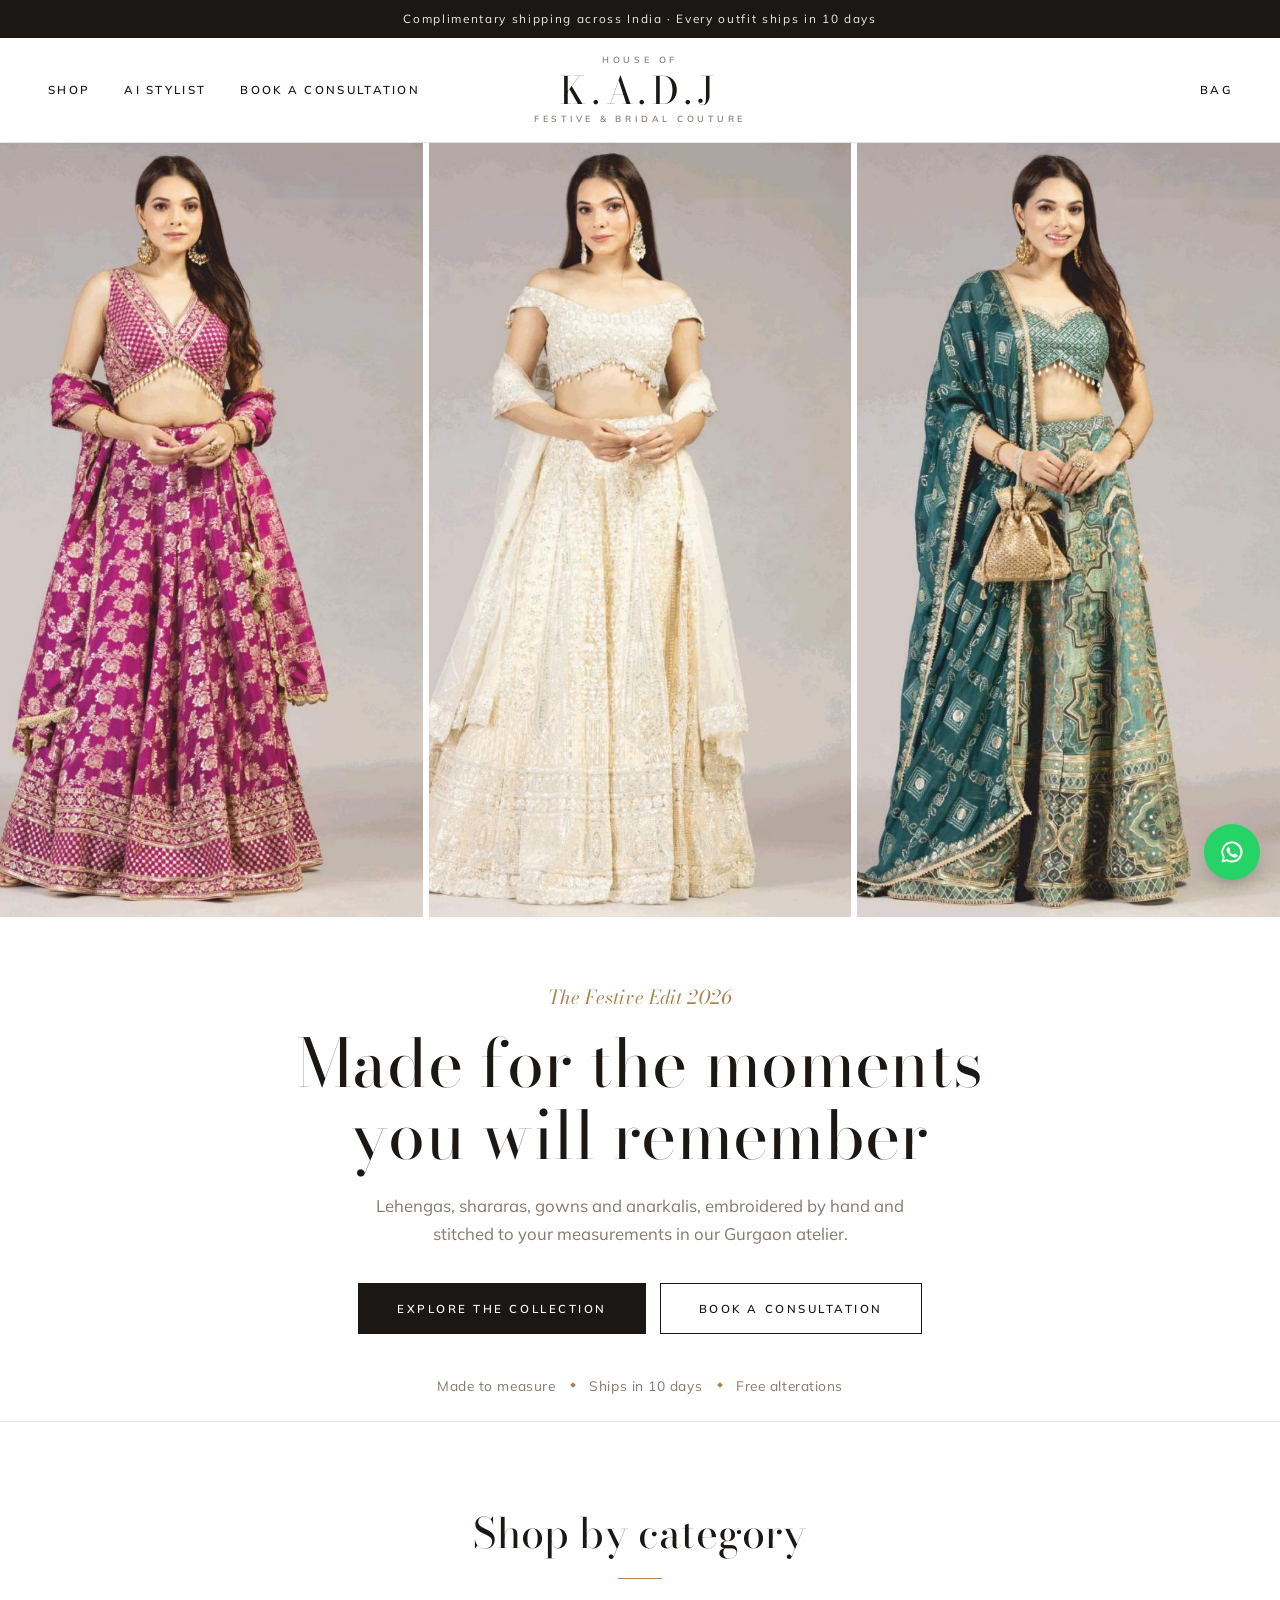
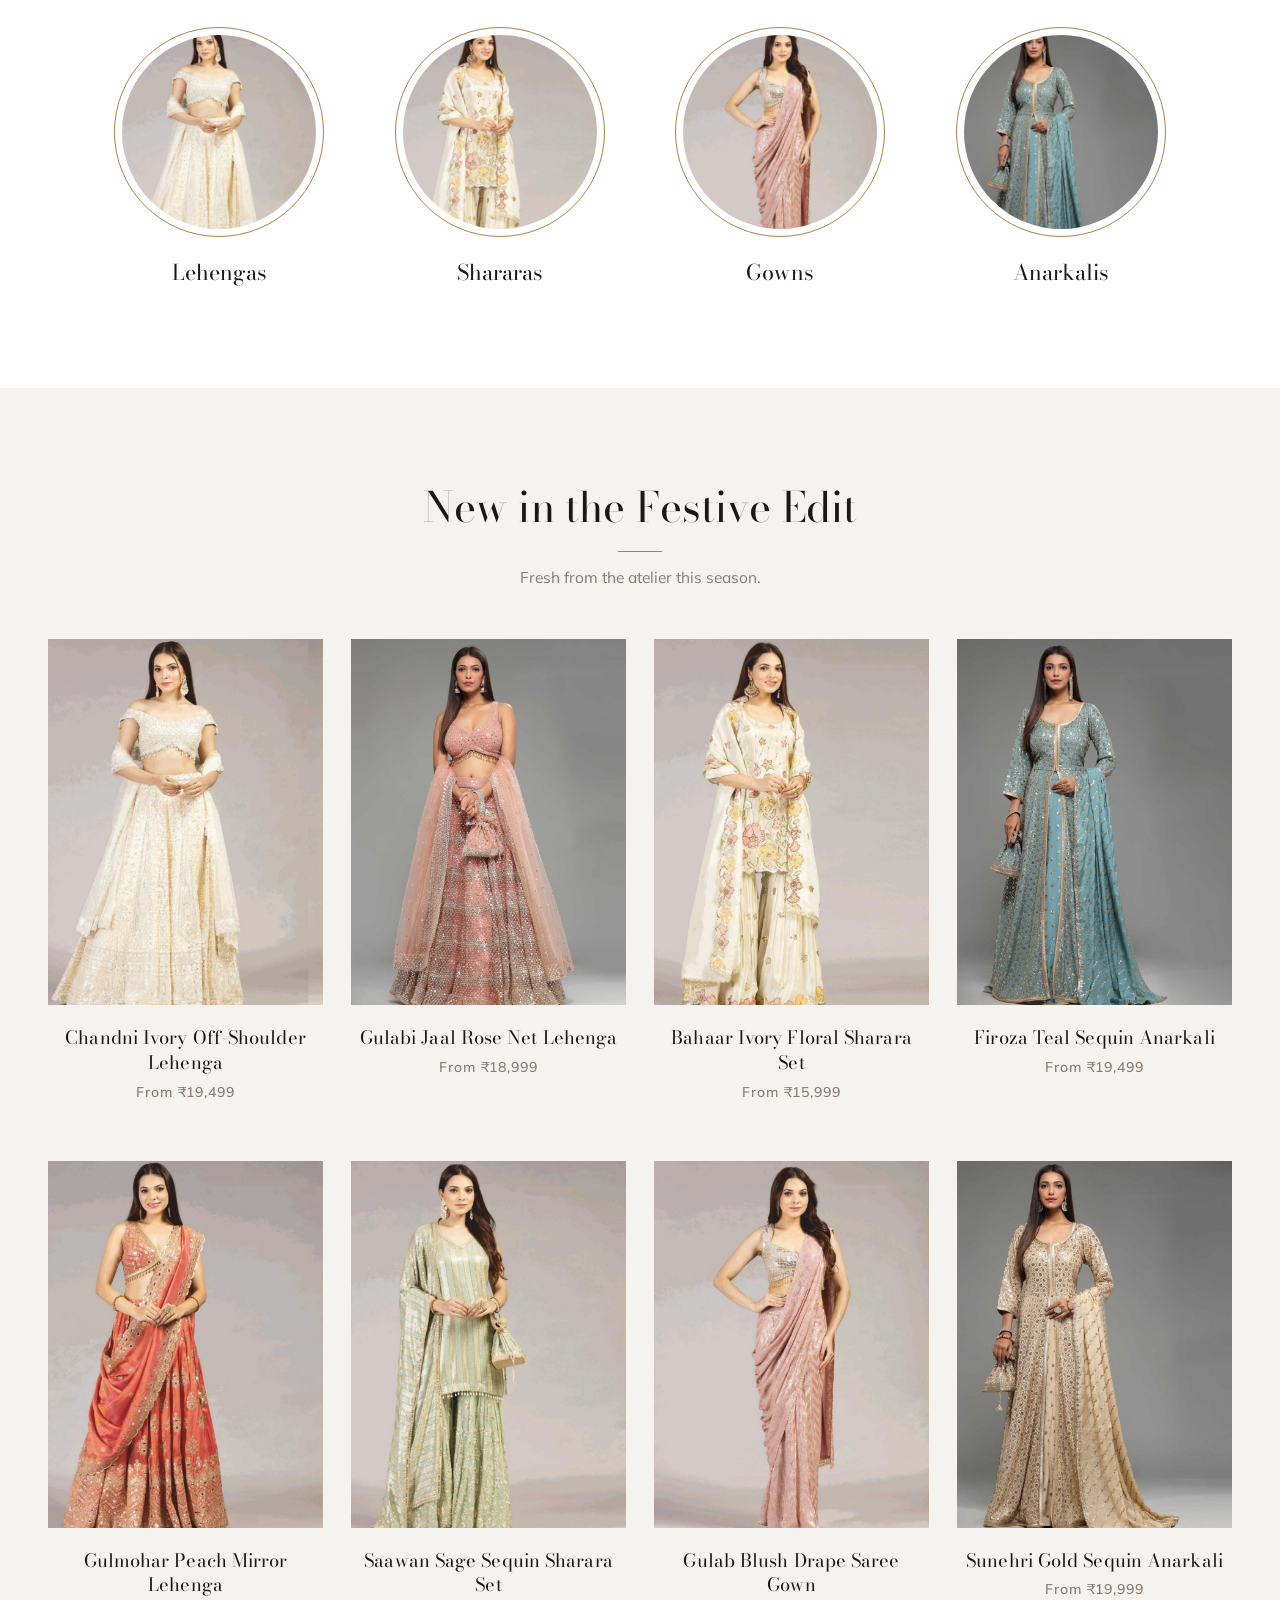
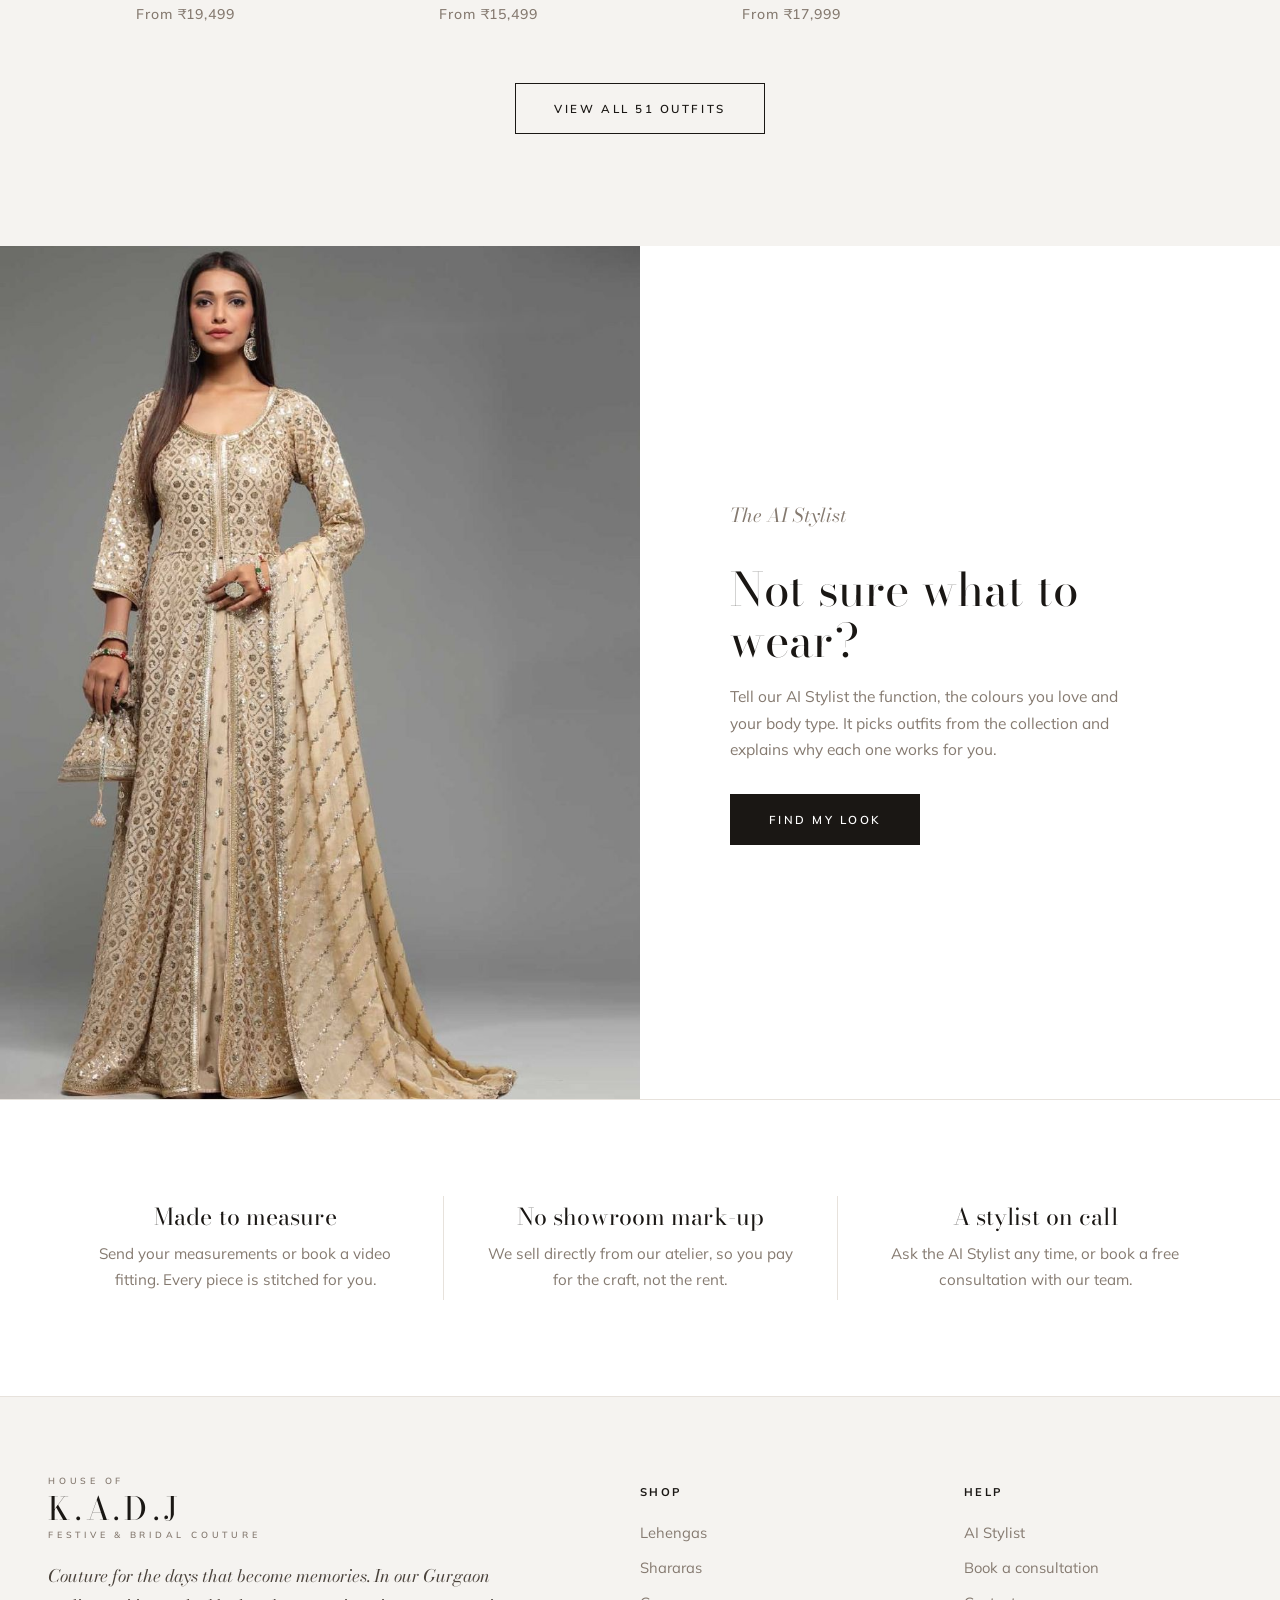
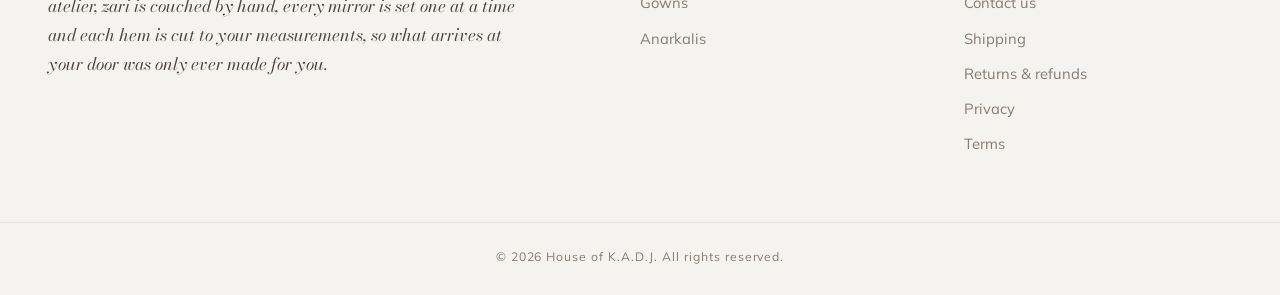
==== index.html @ a13923ad "Connect WhatsApp for Contact us Co-Authored-By: Claude Opus 5.5 <noreply@anthropic.com> Claude-Sessi" ====
<!doctype html><html lang="en"><head><meta charset="utf-8"><meta name="viewport" content="width=device-width,initial-scale=1"><link rel="preconnect" href="https://fonts.googleapis.com"><link href="https://fonts.googleapis.com/css2?family=Bodoni+Moda:ital,opsz,wght@0,6..96,400..800;1,6..96,400..700&family=Mulish:wght@400;500;600;700&display=swap" rel="stylesheet"><link rel="stylesheet" href="assets/style.css?v=21"><link rel="icon" href="data:image/svg+xml,<svg xmlns=%22http://www.w3.org/2000/svg%22 viewBox=%220 0 100 100%22><text y=%22.9em%22 font-size=%2290%22>🪷</text></svg>"><title>House of K.A.D.J · Festive & Bridal Couture</title><meta name="description" content="Handcrafted festive and bridal lehengas, shararas, gowns and anarkalis, made to measure and shipped across India — with an AI Stylist to help you choose."><link rel="canonical" href="https://www.houseofkadj.com/"><meta property="og:type" content="website"><meta property="og:site_name" content="House of K.A.D.J"><meta property="og:title" content="House of K.A.D.J · Festive & Bridal Couture"><meta property="og:description" content="Handcrafted festive and bridal lehengas, shararas, gowns and anarkalis, made to measure and shipped across India — with an AI Stylist to help you choose."><meta property="og:url" content="https://www.houseofkadj.com/"><meta property="og:image" content="https://www.houseofkadj.com/assets/og/og-image.png"><meta property="og:image:width" content="1200"><meta property="og:image:height" content="630"><meta name="twitter:card" content="summary_large_image"><meta name="theme-color" content="#ffffff"></head>
<body data-page="home">
<section class="hero-ed">
  <div class="tri">
    <a href="product.html?id=K04"><img src="assets/img/k/k04-1.jpg" alt="Rani Mahal Magenta Banarasi Lehenga"></a>
    <a href="product.html?id=K06"><img src="assets/img/k/k06-1.jpg" alt="Chandni Ivory Off-Shoulder Lehenga"></a>
    <a href="product.html?id=K02"><img src="assets/img/k/k02-1.jpg" alt="Neelkanth Teal Print Lehenga"></a>
  </div>
  <div class="hero-cap">
    <p class="hero-kicker">The Festive Edit 2026</p>
    <h1>Made for the moments you will remember</h1>
    <p class="lead">Lehengas, shararas, gowns and anarkalis, embroidered by hand and stitched to your measurements in our Gurgaon atelier.</p>
    <div class="hero-actions"><a class="btn" href="shop.html">Explore the collection</a><a class="btn line" href="consult.html">Book a consultation</a></div>
    <ul class="promise"><li>Made to measure</li><li>Ships in 10 days</li><li>Free alterations</li></ul>
  </div>
</section>

<section class="circles-band" id="cats-section"><div class="wrap">
  <h2 class="sec-title tight">Shop by category</h2>
  <div class="circles">
    <a class="circle" href="shop.html?cat=Lehenga"><span class="ring"><img src="assets/img/k/k06-1.jpg" alt=""></span><b>Lehengas</b></a>
    <a class="circle" href="shop.html?cat=Sharara"><span class="ring"><img src="assets/img/k/k21-1.jpg" alt=""></span><b>Shararas</b></a>
    <a class="circle" href="shop.html?cat=Gown"><span class="ring"><img src="assets/img/k/k31-1.jpg" alt=""></span><b>Gowns</b></a>
    <a class="circle" href="shop.html?cat=Anarkali"><span class="ring"><img src="assets/img/k/k44-1.jpg" alt=""></span><b>Anarkalis</b></a>
  </div>
</div></section>

<section class="edit"><div class="wrap">
  <h2 class="sec-title">New in the Festive Edit</h2>
  <p class="sec-sub">Fresh from the atelier this season.</p>
  <div class="grid" id="featured"></div>
  <p id="view-all" class="center"><a class="btn line" href="shop.html">View all 51 outfits</a></p>
</div></section>

<section class="feature">
  <div class="ph" style="background-image:url(assets/img/k/k47-1.jpg)" role="img" aria-label="Sunehri Gold Sequin Anarkali"></div>
  <div class="txt">
    <p class="hero-kicker">The AI Stylist</p>
    <h2>Not sure what to wear?</h2>
    <p>Tell our AI Stylist the function, the colours you love and your body type. It picks outfits from the collection and explains why each one works for you.</p>
    <a class="btn" href="stylist.html">Find my look</a>
  </div>
</section>

<section class="values-band"><div class="wrap">
  <div class="values">
    <div><h3>Made to measure</h3><p>Send your measurements or book a video fitting. Every piece is stitched for you.</p></div>
    <div><h3>No showroom mark-up</h3><p>We sell directly from our atelier, so you pay for the craft, not the rent.</p></div>
    <div><h3>A stylist on call</h3><p>Ask the AI Stylist any time, or book a free consultation with our team.</p></div>
  </div>
</div></section>
<script src="assets/products.js?v=21"></script><script src="assets/app.js?v=21"></script></body></html>
---- assets/style.css ----
:root{
  --maroon:#7a1426;--maroon-d:#5a0e1c;--gold:#c9a24a;--gold-l:#e9d7a8;
  --ivory:#fbf7f0;--cream:#f4ecdf;--ink:#2b1a1d;--muted:#7b6a66;--line:#e6dccb;--white:#fff;
  --serif:"Cormorant Garamond",Georgia,serif;--sans:"Jost",system-ui,sans-serif;
}
*{box-sizing:border-box}
html{scroll-behavior:smooth}
body{margin:0;background:var(--ivory);color:var(--ink);font-family:var(--sans);font-size:16px;line-height:1.6}
a{color:var(--maroon)}
img,svg{display:block;max-width:100%}
.wrap{max-width:1180px;margin:0 auto;padding:0 20px}
h1,h2,h3{font-family:var(--serif);font-weight:600;line-height:1.15;margin:0 0 .4em}
h1{font-size:clamp(2.2rem,5vw,3.6rem)}h2{font-size:clamp(1.7rem,3.5vw,2.4rem)}

/* header */
.announce{background:var(--maroon);color:var(--gold-l);text-align:center;font-size:.8rem;letter-spacing:.06em;padding:7px 12px}
.site-header{position:sticky;top:0;z-index:20;background:rgba(251,247,240,.94);backdrop-filter:blur(8px);border-bottom:1px solid var(--line)}
.nav{display:flex;align-items:center;gap:24px;height:72px}
.logo{font-family:var(--serif);font-size:1.9rem;font-weight:700;color:var(--maroon);text-decoration:none;letter-spacing:.04em;line-height:1;display:flex;flex-direction:column}
.logo small{font-family:var(--sans);font-size:.6rem;letter-spacing:.35em;text-transform:uppercase;color:var(--gold);font-weight:500;margin-top:3px}
.logo.light{color:var(--gold-l)}
.links{display:flex;gap:26px;margin-left:auto}
.links a,.cart-link{text-decoration:none;color:var(--ink);font-size:.92rem;letter-spacing:.04em}
.links a:hover,.links a.active{color:var(--maroon)}
.links a.active{border-bottom:1px solid var(--gold)}
.cart-link{border:1px solid var(--maroon);color:var(--maroon);padding:7px 14px;border-radius:999px;display:flex;gap:6px;align-items:center}
#cart-count{background:var(--maroon);color:#fff;border-radius:999px;font-size:.72rem;min-width:20px;height:20px;display:inline-grid;place-items:center;padding:0 5px}
.menu-btn{display:none;background:none;border:0;font-size:1.5rem;color:var(--maroon);cursor:pointer}

/* buttons */
.btn{display:inline-block;background:var(--maroon);color:#fff;border:1px solid var(--maroon);padding:13px 28px;border-radius:2px;font:500 .9rem var(--sans);letter-spacing:.1em;text-transform:uppercase;text-decoration:none;cursor:pointer;transition:.2s}
.btn:hover{background:var(--maroon-d)}
.btn.ghost{background:transparent;color:var(--maroon)}
.btn.ghost:hover{background:var(--maroon);color:#fff}
.btn.gold{background:var(--gold);border-color:var(--gold);color:var(--ink)}
.btn.full{width:100%}
.link{background:none;border:0;color:var(--maroon);text-decoration:underline;cursor:pointer;font:inherit}

/* hero */
.hero{background:radial-gradient(circle at 80% 30%,#f6e5c4 0,transparent 55%),var(--cream);overflow:hidden}
.hero .wrap{display:grid;grid-template-columns:1.1fr .9fr;gap:40px;align-items:center;padding-top:60px;padding-bottom:60px}
.eyebrow{text-transform:uppercase;letter-spacing:.3em;font-size:.75rem;color:var(--gold);font-weight:500}
.hero p.lead{font-size:1.1rem;color:var(--muted);max-width:480px}
.hero-actions{display:flex;gap:12px;flex-wrap:wrap;margin-top:24px}
#hero-art{width:100%;max-width:380px;margin:0 auto;border:1px solid var(--gold-l);padding:14px;background:#fff;box-shadow:0 30px 60px -30px rgba(122,20,38,.35);transform:rotate(1.5deg)}
.trust{display:flex;gap:28px;flex-wrap:wrap;margin-top:30px;font-size:.85rem;color:var(--muted)}
.trust b{display:block;font-family:var(--serif);font-size:1.5rem;color:var(--maroon)}

section{padding:64px 0}
.sec-head{text-align:center;margin-bottom:36px}
.sec-head p{color:var(--muted);margin:0}
.divider{width:60px;height:1px;background:var(--gold);margin:12px auto}

/* categories */
.cats{display:grid;grid-template-columns:repeat(4,1fr);gap:16px}
.cat-tile{position:relative;aspect-ratio:3/4;border-radius:2px;overflow:hidden;text-decoration:none;color:#fff;display:flex;align-items:flex-end;padding:18px;background:var(--maroon)}
.cat-tile::before{content:"";position:absolute;inset:0;background:var(--g)}
.cat-tile::after{content:"";position:absolute;inset:10px;border:1px solid rgba(233,215,168,.5)}
.cat-tile span{position:relative;font-family:var(--serif);font-size:1.6rem;z-index:1}
.cat-tile small{display:block;font-family:var(--sans);font-size:.75rem;letter-spacing:.2em;text-transform:uppercase;opacity:.85}

/* AI banner */
.ai-band{background:var(--maroon);color:var(--gold-l)}
.ai-band .wrap{display:grid;grid-template-columns:1fr auto;gap:30px;align-items:center}
.ai-band h2{color:#fff}
.ai-band p{max-width:620px;opacity:.9}

/* cards */
.grid{display:grid;grid-template-columns:repeat(auto-fill,minmax(230px,1fr));gap:22px}
.card{text-decoration:none;color:inherit;background:#fff;border:1px solid var(--line);transition:.25s}
.card:hover{transform:translateY(-4px);box-shadow:0 18px 36px -22px rgba(122,20,38,.45)}
.card-img{border-bottom:1px solid var(--line)}
.card-body{padding:14px 16px 18px}
.card h3{font-size:1.25rem;margin:2px 0}
.cat{font-size:.7rem;letter-spacing:.2em;text-transform:uppercase;color:var(--gold)}
.price{margin:0;font-weight:500;color:var(--maroon)}

/* values */
.values{display:grid;grid-template-columns:repeat(3,1fr);gap:24px;text-align:center}
.values>div{padding:24px;border:1px solid var(--line);background:#fff}
.values .ic{font-size:1.6rem;color:var(--gold)}
.values h3{font-size:1.3rem}
.values p{color:var(--muted);margin:0;font-size:.93rem}

/* shop */
.page-head{background:var(--cream);padding:40px 0 30px;text-align:center;border-bottom:1px solid var(--line)}
.page-head p{color:var(--muted);margin:0}
.shop{display:grid;grid-template-columns:240px 1fr;gap:32px;padding:36px 0 70px}
.filters h4{font-family:var(--serif);font-size:1.15rem;margin:22px 0 10px}
.filters h4:first-child{margin-top:0}
#f-cat{display:flex;flex-direction:column;gap:4px}
#f-cat button{background:none;border:0;text-align:left;padding:6px 0;font:inherit;color:var(--muted);cursor:pointer}
#f-cat button.on{color:var(--maroon);font-weight:500}
#f-family{display:flex;flex-wrap:wrap;gap:8px}
.swatch{width:28px;height:28px;border-radius:50%;border:2px solid #fff;box-shadow:0 0 0 1px var(--line);cursor:pointer}
.swatch.on{box-shadow:0 0 0 2px var(--maroon)}
select,input,textarea{width:100%;font:inherit;padding:11px 12px;border:1px solid var(--line);background:#fff;border-radius:2px;color:var(--ink)}
select:focus,input:focus,textarea:focus{outline:2px solid var(--gold-l);border-color:var(--gold)}
input[type=range]{padding:0;accent-color:var(--maroon)}
#max-label{font-size:.85rem;color:var(--muted)}
.toolbar{display:flex;justify-content:space-between;align-items:center;margin-bottom:18px;gap:12px}
.toolbar select{width:auto}
#count{color:var(--muted);font-size:.9rem}
.empty{grid-column:1/-1;text-align:center;color:var(--muted);padding:40px}

/* product */
.pd{display:grid;grid-template-columns:1fr 1fr;gap:48px;padding:40px 0}
.pd-img{border:1px solid var(--line);background:#fff;padding:12px;align-self:start;position:sticky;top:96px}
.crumb{font-size:.85rem;text-decoration:none;color:var(--muted)}
.pd-price{font-size:1.6rem;color:var(--maroon);font-family:var(--serif);font-weight:600;margin:0 0 10px}
.pd-price span{font-family:var(--sans);font-size:.8rem;color:var(--muted);font-weight:400}
dl{display:grid;grid-template-columns:120px 1fr;gap:6px 12px;border-top:1px solid var(--line);border-bottom:1px solid var(--line);padding:14px 0;font-size:.93rem}
dt{color:var(--muted)}dd{margin:0}
.lbl{display:block;font-size:.78rem;letter-spacing:.15em;text-transform:uppercase;color:var(--muted);margin:16px 0 8px}
.sizes{display:flex;flex-wrap:wrap;gap:8px}
.sizes button{min-width:52px;padding:9px 12px;border:1px solid var(--line);background:#fff;cursor:pointer;font:inherit}
.sizes button.on{border-color:var(--maroon);background:var(--maroon);color:#fff}
.qty-row{display:flex;align-items:center;gap:12px}.qty-row .lbl{margin:16px 0}.qty-row input{width:80px}
.pd-actions{display:flex;gap:12px;margin-top:20px;flex-wrap:wrap}
.note{font-size:.9rem;color:var(--muted)}

/* cart */
#cart{display:grid;grid-template-columns:1fr 380px;gap:36px;padding:36px 0 70px;align-items:start}
.cart-items{display:flex;flex-direction:column;gap:14px}
.ci{display:grid;grid-template-columns:90px 1fr auto auto;gap:16px;align-items:center;background:#fff;border:1px solid var(--line);padding:12px}
.ci-info{display:flex;flex-direction:column;font-size:.9rem;color:var(--muted)}
.ci-info a{text-decoration:none;color:var(--ink)}
.ci-qty{display:flex;align-items:center;gap:10px}
.ci-qty button{width:30px;height:30px;border:1px solid var(--line);background:var(--ivory);cursor:pointer;font-size:1rem}
.checkout{background:#fff;border:1px solid var(--line);padding:24px;display:flex;flex-direction:column;gap:10px;position:sticky;top:96px}
.checkout h2{font-size:1.7rem}
.sum{display:flex;justify-content:space-between;font-size:.95rem}
.sum.total{font-weight:600;font-size:1.1rem;border-top:1px solid var(--line);padding-top:8px;margin-bottom:8px}
.two{display:grid;grid-template-columns:1fr 1fr;gap:10px}
.pay{display:flex;flex-direction:column;gap:6px;font-size:.92rem}
.pay input{width:auto;margin-right:6px}
.checkout small{color:var(--muted);font-size:.78rem}
.err{color:#b3261e;font-size:.88rem;margin:0;min-height:1em}
.empty-cart{grid-column:1/-1;text-align:center;padding:60px 20px;background:#fff;border:1px solid var(--line)}
.empty-cart .btn{margin:6px}
.tick{width:64px;height:64px;border-radius:50%;background:var(--maroon);color:#fff;font-size:2rem;display:grid;place-items:center;margin:0 auto 16px}

/* consult & stylist */
.form-card{max-width:720px;margin:40px auto 70px;background:#fff;border:1px solid var(--line);padding:32px}
.form-card .row{display:grid;grid-template-columns:1fr 1fr;gap:14px;margin-bottom:4px}
.form-card label.lbl{margin-top:14px}
.radio-row{display:flex;gap:10px;flex-wrap:wrap}
.radio-row label{flex:1;min-width:140px;border:1px solid var(--line);padding:12px;cursor:pointer;display:flex;gap:8px;align-items:center}
.radio-row input{width:auto}
.radio-row label:has(input:checked){border-color:var(--maroon);background:#fbf1f2}
.chips{display:flex;flex-wrap:wrap;gap:8px}
.chip input{display:none}
.chip span{display:inline-flex;align-items:center;gap:6px;border:1px solid var(--line);padding:6px 12px;border-radius:999px;cursor:pointer;font-size:.88rem}
.chip span::before{content:"";width:12px;height:12px;border-radius:50%;background:var(--sw);border:1px solid rgba(0,0,0,.1)}
.chip input:checked+span{border-color:var(--maroon);background:#fbf1f2;color:var(--maroon)}
.form-card .btn{margin-top:22px}

.stylist-wrap{display:grid;grid-template-columns:400px 1fr;gap:30px;padding:36px 0 70px;align-items:start}
.stylist-wrap .form-card{margin:0;padding:24px}
#stylist-out{background:#fff;border:1px solid var(--line);display:flex;flex-direction:column;min-height:520px}
.out-empty{padding:60px 30px;text-align:center;color:var(--muted)}
.out-empty .big{font-size:2.6rem;color:var(--gold)}
#chat{flex:1;overflow:auto;padding:22px;display:flex;flex-direction:column;gap:14px;max-height:70vh}
.msg p{margin:0}
.msg.me{align-self:flex-end;background:var(--maroon);color:#fff;padding:10px 14px;border-radius:14px 14px 2px 14px;max-width:80%}
.msg.ai{align-self:flex-start;background:var(--cream);padding:14px 16px;border-radius:14px 14px 14px 2px;max-width:95%}
.typing span{animation:blink 1.2s infinite}.typing span:nth-child(2){animation-delay:.2s}.typing span:nth-child(3){animation-delay:.4s}
@keyframes blink{50%{opacity:0}}
.picks{display:grid;grid-template-columns:repeat(auto-fill,minmax(140px,1fr));gap:10px;margin-top:12px}
.pick{background:#fff;border:1px solid var(--line);text-decoration:none;color:var(--ink);padding:8px;display:flex;flex-direction:column;font-size:.85rem}
.pick strong{font-family:var(--serif);font-size:1.05rem;line-height:1.2;margin-top:6px}
.pick span{color:var(--maroon)}
.pick em{color:var(--muted);font-size:.75rem;font-style:normal}
.src{display:block;margin-top:8px;color:var(--muted);font-size:.75rem}
#followup{display:flex;gap:8px;border-top:1px solid var(--line);padding:12px}
#followup .btn{padding:10px 18px}

/* footer */
.site-footer{background:var(--ink);color:#cbbfb5;padding:50px 0 20px;font-size:.9rem}
.foot{display:grid;grid-template-columns:2fr 1fr 1fr;gap:30px}
.foot h4{color:var(--gold-l);font-family:var(--serif);font-size:1.15rem;margin:0 0 10px}
.foot a,.foot span{display:block;color:#cbbfb5;text-decoration:none;margin-bottom:6px}
.foot a:hover{color:#fff}
.copy{text-align:center;margin:30px 0 0;font-size:.8rem;opacity:.7}

#toast{position:fixed;left:50%;bottom:24px;transform:translate(-50%,40px);background:var(--ink);color:#fff;padding:12px 20px;border-radius:4px;opacity:0;transition:.3s;z-index:99;font-size:.9rem;max-width:90vw;text-align:center}
#toast.show{opacity:1;transform:translate(-50%,0)}

/* responsive */
@media (max-width:900px){
  .hero .wrap,.pd,#cart,.stylist-wrap,.shop{grid-template-columns:1fr}
  .cats{grid-template-columns:repeat(2,1fr)}
  .values,.foot{grid-template-columns:1fr}
  .ai-band .wrap{grid-template-columns:1fr}
  .pd-img,.checkout{position:static}
  .menu-btn{display:block}
  .links{display:none;position:absolute;top:72px;left:0;right:0;background:var(--ivory);flex-direction:column;padding:16px 20px;gap:14px;border-bottom:1px solid var(--line)}
  .nav-open .links{display:flex}
  .logo{margin-right:auto}
}
@media (max-width:560px){
  section{padding:44px 0}
  .ci{grid-template-columns:70px 1fr;}
  .ci-qty,.ci-total{grid-column:2}
  .form-card{padding:20px;margin:24px 16px 50px}
  .form-card .row,.two{grid-template-columns:1fr}
  .grid{grid-template-columns:repeat(2,1fr);gap:12px}
  .card h3{font-size:1.05rem}
  #hero-art{max-width:260px;justify-self:center}
}

/* Editorial product cards (photo-first, centred text) */
.grid{grid-template-columns:repeat(auto-fill,minmax(260px,1fr));gap:40px 28px}
.card{background:none;border:0;text-align:center}
.card:hover{transform:none;box-shadow:none}
.card-img{border:0;aspect-ratio:3/4;overflow:hidden;background:var(--cream)}
.card-img img,.card-img svg{width:100%;height:100%;object-fit:cover;transition:transform .6s ease}
.card:hover .card-img img,.card:hover .card-img svg{transform:scale(1.04)}
.card-body{padding:18px 6px 0}
.card h3{font-family:var(--sans);font-weight:400;font-size:1.25rem;line-height:1.35;color:var(--ink)}
.card .cat{display:none}
.card .price{font-weight:400;color:var(--muted);font-size:1.05rem;margin-top:6px}
.pd-img img,.ci-img img,.pick img{width:100%;aspect-ratio:3/4;object-fit:cover}
@media (max-width:560px){.grid{grid-template-columns:repeat(2,1fr);gap:28px 12px}.card h3{font-size:1rem}.card .price{font-size:.9rem}}

#hero-art img{width:100%;aspect-ratio:3/4;object-fit:cover}
.cat-tile::before{background:var(--g)}

/* House of K.A.D.J logo */
.logo{font-size:1.65rem;letter-spacing:.02em}
.logo small.top{margin:0 0 3px;font-size:.62rem;letter-spacing:.5em;color:var(--gold)}
@media (max-width:560px){.logo{font-size:1.3rem}.logo small{font-size:.5rem;letter-spacing:.25em}}

/* product gallery thumbnails */
.thumbs{display:flex;gap:8px;margin-top:10px}
.thumbs button{width:72px;padding:0;border:2px solid transparent;background:none;cursor:pointer}
.thumbs button.on{border-color:var(--maroon)}
.thumbs img{width:100%;aspect-ratio:3/4;object-fit:cover;display:block}
.pd-img #pd-main img{width:100%;aspect-ratio:3/4;object-fit:cover}

/* shop page: keep side gutters; compact filters on phones */
.shop{padding-left:20px;padding-right:20px}
@media (max-width:900px){
  .filters{display:grid;grid-template-columns:1fr 1fr;gap:4px 14px;align-items:start}
  .filters h4{margin:10px 0 6px;font-size:1rem}
  .filters h4:nth-of-type(1),#f-cat{grid-column:1/-1}
  #f-cat{flex-direction:row;flex-wrap:nowrap;overflow-x:auto;gap:8px;padding-bottom:4px;-webkit-overflow-scrolling:touch}
  #f-cat button{flex:0 0 auto;border:1px solid var(--line);border-radius:999px;padding:6px 14px;background:#fff;font-size:.88rem}
  #f-cat button.on{background:var(--maroon);color:#fff;border-color:var(--maroon)}
}

/* photo placeholder (until new photos are uploaded) */
.ph{aspect-ratio:3/4;width:100%;display:flex;flex-direction:column;align-items:center;justify-content:center;gap:10px;
  background:linear-gradient(180deg,#f7f0e6,#ecdfcb);color:var(--maroon)}
.ph-mono{font-family:var(--serif);font-size:2.4rem;font-weight:600;letter-spacing:.08em;border:1px solid var(--gold);border-radius:50%;width:84px;height:84px;display:grid;place-items:center}
.ph-txt{font-size:.72rem;letter-spacing:.25em;text-transform:uppercase;color:var(--muted)}
.ci-img .ph-txt,.pick .ph-txt{display:none}
.ci-img .ph-mono,.pick .ph-mono{width:48px;height:48px;font-size:1.3rem}

/* "launching soon" state */
.soon{grid-column:1/-1;text-align:center;padding:56px 20px;background:#fff;border:1px solid var(--line)}
.soon p{color:var(--muted);max-width:460px;margin:0 auto 20px}
#featured.is-empty{display:block}
.hero-ph{max-width:100%}
.hero-ph .ph-txt{text-align:center;padding:0 12px}
.shop:has(.filters[hidden]){grid-template-columns:1fr}
[hidden]{display:none !important}

/* policy pages */
.policy{max-width:760px;margin:36px auto 70px;background:#fff;border:1px solid var(--line);padding:32px 36px}
.policy h2{font-size:1.45rem;margin:26px 0 8px}
.policy h2:first-child{margin-top:0}
.policy p{color:#4a3a3c}
.policy .updated{color:var(--muted);font-size:.85rem;margin-top:28px}
.pay-note{margin:0;font-size:.9rem;color:var(--muted)}
.checkout small a{color:var(--maroon)}
@media (max-width:560px){.policy{padding:22px 18px;margin:20px 0 50px}}

/* House of K.A.D.J wordmark */
.logo{letter-spacing:.14em}
.logo small.top{letter-spacing:.35em;text-transform:uppercase}
.ph-mono{font-size:1.15rem;letter-spacing:.12em;width:96px;height:96px}
.ci-img .ph-mono,.pick .ph-mono{font-size:.7rem;width:52px;height:52px}

/* =====================================================
   Couture theme: white space, editorial photography,
   ink type and a single thread of antique gold
   ===================================================== */
:root{
  --paper:#ffffff;--stone:#f5f3f0;--ink:#1a1714;--taupe:#857a70;--gold:#a8834a;--line:#e7e2dc;
  --maroon:#1a1714;--maroon-d:#000;--gold-l:#d8c4a0;--ivory:#fff;--cream:#f5f3f0;--muted:#857a70;
  --serif:"Bodoni Moda",Didot,"Bodoni 72",Georgia,serif;--sans:"Mulish",system-ui,sans-serif;
}
body{background:var(--paper);color:var(--ink);font-family:var(--sans);font-size:15.5px;line-height:1.7;-webkit-font-smoothing:antialiased}
a{color:var(--ink)}
h1,h2,h3{font-family:var(--serif);font-weight:400;letter-spacing:.005em;color:var(--ink)}
:focus-visible{outline:1px solid var(--ink);outline-offset:4px}
section{padding:96px 0}
.wrap{max-width:1240px;padding:0 28px}

/* announcement + header */
.announce{background:var(--ink);color:#f1ece6;font-size:.74rem;letter-spacing:.14em;padding:9px 12px}
.site-header{background:rgba(255,255,255,.97);backdrop-filter:blur(6px);border-bottom:1px solid var(--line)}
.nav{display:grid;grid-template-columns:1fr auto 1fr;align-items:center;height:104px;gap:20px}
.links{margin:0;justify-self:start;gap:34px}
.links a,.cart-link{color:var(--ink);font-size:.72rem;letter-spacing:.2em;text-transform:uppercase;font-weight:600}
.links a:hover,.links a.active{color:var(--gold)}
.links a.active{border-bottom:1px solid var(--gold);padding-bottom:3px}
.nav-right{justify-self:end}
.cart-link{border:0;padding:0;border-radius:0;color:var(--ink)}
.cart-link:hover{color:var(--gold)}
#cart-count{background:var(--ink);color:#fff;font-size:.66rem;letter-spacing:0}
.logo,.logo.light{align-items:center;text-align:center;color:var(--ink);font-family:var(--serif);font-weight:400;font-size:2.35rem;letter-spacing:.16em;line-height:1;margin:0}
.logo small,.logo small.top{color:var(--taupe);font-family:var(--sans);font-weight:600;font-size:.56rem;letter-spacing:.42em;text-transform:uppercase;margin:6px 0 0}
.logo small.top{margin:0 0 7px}
.menu-btn{color:var(--ink);justify-self:start}

/* buttons */
.btn,.btn.gold{background:var(--ink);border:1px solid var(--ink);color:#fff;border-radius:0;box-shadow:none;font:600 .72rem var(--sans);letter-spacing:.22em;text-transform:uppercase;padding:17px 38px;transition:background .25s,color .25s}
.btn:hover,.btn.gold:hover{background:#000;border-color:#000}
.btn.ghost,.btn.line{background:transparent;color:var(--ink);border:1px solid var(--ink);box-shadow:none}
.btn.ghost:hover,.btn.line:hover{background:var(--ink);color:#fff}

/* section titles */
.sec-title{text-align:center;font-size:clamp(1.9rem,3.4vw,2.6rem);margin:0 0 12px}
.sec-sub{text-align:center;color:var(--taupe);margin:0 auto 48px;max-width:52ch}
.sec-title::after{content:"";display:block;width:44px;height:1px;background:var(--gold);margin:20px auto 0}
.sec-title.tight{margin-bottom:48px}
.center{text-align:center;margin-top:56px}

/* hero: full-bleed editorial triptych, caption beneath */
.hero-ed{padding:0;background:var(--paper)}
.tri{display:grid;grid-template-columns:1fr 1fr 1fr;gap:6px}
.tri a{display:block;overflow:hidden;background:var(--stone)}
.tri img{width:100%;height:min(86vh,820px);object-fit:cover;object-position:50% 16%;transition:transform 1.2s ease}
.tri a:hover img{transform:scale(1.03)}
.hero-cap{text-align:center;padding:64px 28px 24px;max-width:780px;margin:0 auto}
.hero-kicker{font-family:var(--serif);font-style:italic;font-size:1.2rem;color:var(--gold);margin:0 0 14px}
.hero-cap h1{font-size:clamp(2.4rem,5.2vw,4.3rem);line-height:1.08;margin:0 0 20px}
.hero-cap .lead{color:var(--taupe);font-size:1.05rem;max-width:54ch;margin:0 auto}
.hero-actions{justify-content:center;margin-top:34px;gap:14px;display:flex;flex-wrap:wrap}
.promise{list-style:none;display:flex;justify-content:center;flex-wrap:wrap;gap:8px 34px;padding:0;margin:40px 0 0;color:var(--taupe);font-size:.86rem;letter-spacing:.04em}
.promise li+li{position:relative}
.promise li+li::before{content:"";position:absolute;left:-18px;top:50%;width:4px;height:4px;background:var(--gold);transform:translateY(-50%) rotate(45deg)}
@media (prefers-reduced-motion:no-preference){
  .tri a{animation:veil 1.4s cubic-bezier(.2,.7,.2,1) both}
  .tri a:nth-child(2){animation-delay:.15s}.tri a:nth-child(3){animation-delay:.3s}
  @keyframes veil{from{opacity:0;clip-path:inset(12% 0 0 0)}to{opacity:1;clip-path:inset(0)}}
}

/* category circles */
.circles-band{background:var(--paper);padding:88px 0 96px;border-top:1px solid var(--line)}
.circles{display:flex;justify-content:center;flex-wrap:wrap;gap:clamp(24px,5.5vw,84px)}
.circle{display:flex;flex-direction:column;align-items:center;text-decoration:none;color:var(--ink);width:clamp(132px,18vw,210px)}
.circle .ring{display:block;width:100%;aspect-ratio:1;border-radius:50%;border:1px solid var(--gold);padding:7px;background:none;overflow:hidden;transition:border-color .3s}
.circle img{display:block;width:100%;height:100%;aspect-ratio:1;object-fit:cover;object-position:50% 18%;border-radius:50%;border:0;transition:transform .8s ease}
.circle:hover img{transform:scale(1.06)}
.circle b{font-family:var(--serif);font-weight:400;font-size:1.35rem;margin-top:18px;color:var(--ink)}
.circle:hover b{color:var(--gold)}

/* product grid */
.edit{background:var(--stone)}
.grid{grid-template-columns:repeat(auto-fill,minmax(250px,1fr));gap:56px 28px}
.card{background:none;border:0;text-align:center}
.card-img{aspect-ratio:3/4;overflow:hidden;background:#ebe7e2;border:0;border-radius:0;padding:0}
.card-img img,.card-img svg{width:100%;height:100%;aspect-ratio:auto;object-fit:cover;object-position:50% 14%;border-radius:0;transition:transform .9s ease}
.card:hover .card-img img{transform:scale(1.04)}
.card-body{padding:20px 8px 0}
.card h3{font-family:var(--serif);font-weight:400;font-size:1.15rem;line-height:1.35;color:var(--ink);margin:0 0 6px}
.card .price{font-family:var(--sans);font-weight:500;font-size:.88rem;letter-spacing:.06em;color:var(--taupe)}

/* stylist feature */
.feature{display:grid;grid-template-columns:1fr 1fr;gap:0;align-items:stretch;background:var(--paper);padding:0}
.feature .ph{min-height:560px;background:var(--stone) center 18%/cover no-repeat}
.feature .txt{display:flex;flex-direction:column;justify-content:center;padding:72px clamp(28px,7vw,110px)}
.feature h2{font-size:clamp(2rem,3.6vw,3rem);line-height:1.1;margin:0 0 18px}
.feature p{color:var(--taupe);max-width:44ch;margin:0 0 32px}
.feature .btn{align-self:flex-start}

/* values */
.values-band{background:var(--paper);border-top:1px solid var(--line)}
.values{display:grid;grid-template-columns:repeat(3,1fr);gap:0;border:0;text-align:center}
.values>div{background:none;border:0;padding:8px 36px}
.values>div+div{border-left:1px solid var(--line)}
.values h3{font-size:1.45rem;margin:0 0 10px}
.values p{color:var(--taupe);margin:0;font-size:.95rem}

/* inner pages */
.page-head{background:var(--paper);color:var(--ink);border-bottom:1px solid var(--line);padding:64px 0 52px}
.page-head h1{font-size:clamp(2.2rem,4.6vw,3.4rem);color:var(--ink)}
.page-head p{color:var(--taupe)}
.filters h4{font-family:var(--serif);font-weight:400;font-size:1.15rem}
#f-cat button{font-size:.8rem;letter-spacing:.14em;text-transform:uppercase}
#f-cat button.on{color:var(--ink);font-weight:700}
.swatch.on{box-shadow:0 0 0 2px var(--ink)}
.pd-img{border:0;background:none;padding:0;border-radius:0;top:130px}
.pd-img #pd-main img{border-radius:0;object-position:50% 14%}
.thumbs button.on{border-color:var(--ink)}
.pd-info h1{font-size:clamp(2rem,3.8vw,2.9rem);line-height:1.12;color:var(--ink)}
.pd-price{font-family:var(--sans);font-weight:500;font-size:1.25rem;color:var(--ink);letter-spacing:.03em}
.crumb{font-size:.72rem;letter-spacing:.18em;text-transform:uppercase}
.sizes button{border-color:var(--line);font-size:.85rem}
.sizes button.on{background:var(--ink);border-color:var(--ink);color:#fff}
.lbl{color:var(--taupe)}
input,select,textarea{border-color:var(--line);border-radius:0}
select:focus,input:focus,textarea:focus{outline:1px solid var(--ink);border-color:var(--ink)}
.form-card,.checkout,.ci,.empty-cart,#stylist-out,.policy{border-color:var(--line);box-shadow:none}
.msg.me{background:var(--ink)}
.msg.ai{background:var(--stone)}
.tick{background:var(--ink)}

/* footer */
.site-footer{background:var(--stone);color:var(--ink);border-top:1px solid var(--line);padding:80px 0 28px;font-size:.92rem}
.foot{grid-template-columns:2fr 1fr 1fr;gap:56px}
.site-footer .logo{align-items:flex-start;text-align:left;font-size:2rem}
.foot h4{color:var(--ink);font-family:var(--sans);font-weight:700;font-size:.7rem;letter-spacing:.22em;text-transform:uppercase;margin:6px 0 18px}
.foot a,.foot span{color:var(--taupe);margin-bottom:10px}
.foot a:hover{color:var(--ink)}
.foot-story{font-family:var(--serif);font-style:italic;font-size:1.08rem;line-height:1.7;color:#4a423b;max-width:44ch;margin-top:22px}
.copy{color:var(--taupe);opacity:1;font-size:.76rem;letter-spacing:.08em;border-top:1px solid var(--line);padding-top:24px;margin-top:56px}

@media (max-width:900px){
  section{padding:72px 0}
  .nav{height:84px;grid-template-columns:44px 1fr 44px}
  .links{position:absolute;top:84px;left:0;right:0;background:#fff;flex-direction:column;padding:20px 28px;gap:18px;border-bottom:1px solid var(--line);display:none}
  .nav-open .links{display:flex}
  .logo{font-size:1.75rem;justify-self:center}
  .logo small{font-size:.48rem;letter-spacing:.32em}
  .feature{grid-template-columns:1fr}.feature .ph{min-height:420px}
  .foot{grid-template-columns:1fr 1fr;gap:36px}.foot>div:first-child{grid-column:1/-1}
}
@media (max-width:560px){
  .wrap{padding:0 18px}
  .tri{gap:3px}.tri img{height:62vh}
  .hero-cap{padding:44px 20px 8px}
  .hero-actions .btn{width:100%;text-align:center}
  .circles{display:grid;grid-template-columns:repeat(2,1fr);gap:34px 18px;justify-items:center}
  .circle{width:min(150px,40vw)}
  .grid{grid-template-columns:repeat(2,1fr);gap:36px 12px}
  .card h3{font-size:.98rem}
  .cart-link{font-size:.66rem;letter-spacing:.14em}
}
@media (max-width:560px){
  .announce{letter-spacing:.06em;font-size:.68rem}
  .promise{flex-direction:column;align-items:center;gap:6px}
  .promise li+li::before{display:none}
}

/* values: always one row, headings on a single line */
.values{grid-template-columns:repeat(3,1fr);align-items:start}
.values>div{padding:8px clamp(14px,3vw,36px)}
.values h3{font-size:clamp(1.05rem,2.1vw,1.45rem);white-space:nowrap}
.values p{font-size:clamp(.82rem,1.4vw,.95rem)}
@media (max-width:560px){
  .values{grid-template-columns:1fr}
  .values h3{white-space:normal}
  .values>div+div{border-left:0;border-top:1px solid var(--line);padding-top:26px;margin-top:26px}
}
.wa-float{position:fixed;right:20px;bottom:20px;z-index:50;width:56px;height:56px;border-radius:50%;background:#25d366;display:grid;place-items:center;box-shadow:0 10px 24px -8px rgba(0,0,0,.35)}
.wa-float:hover{background:#1ebe5b}
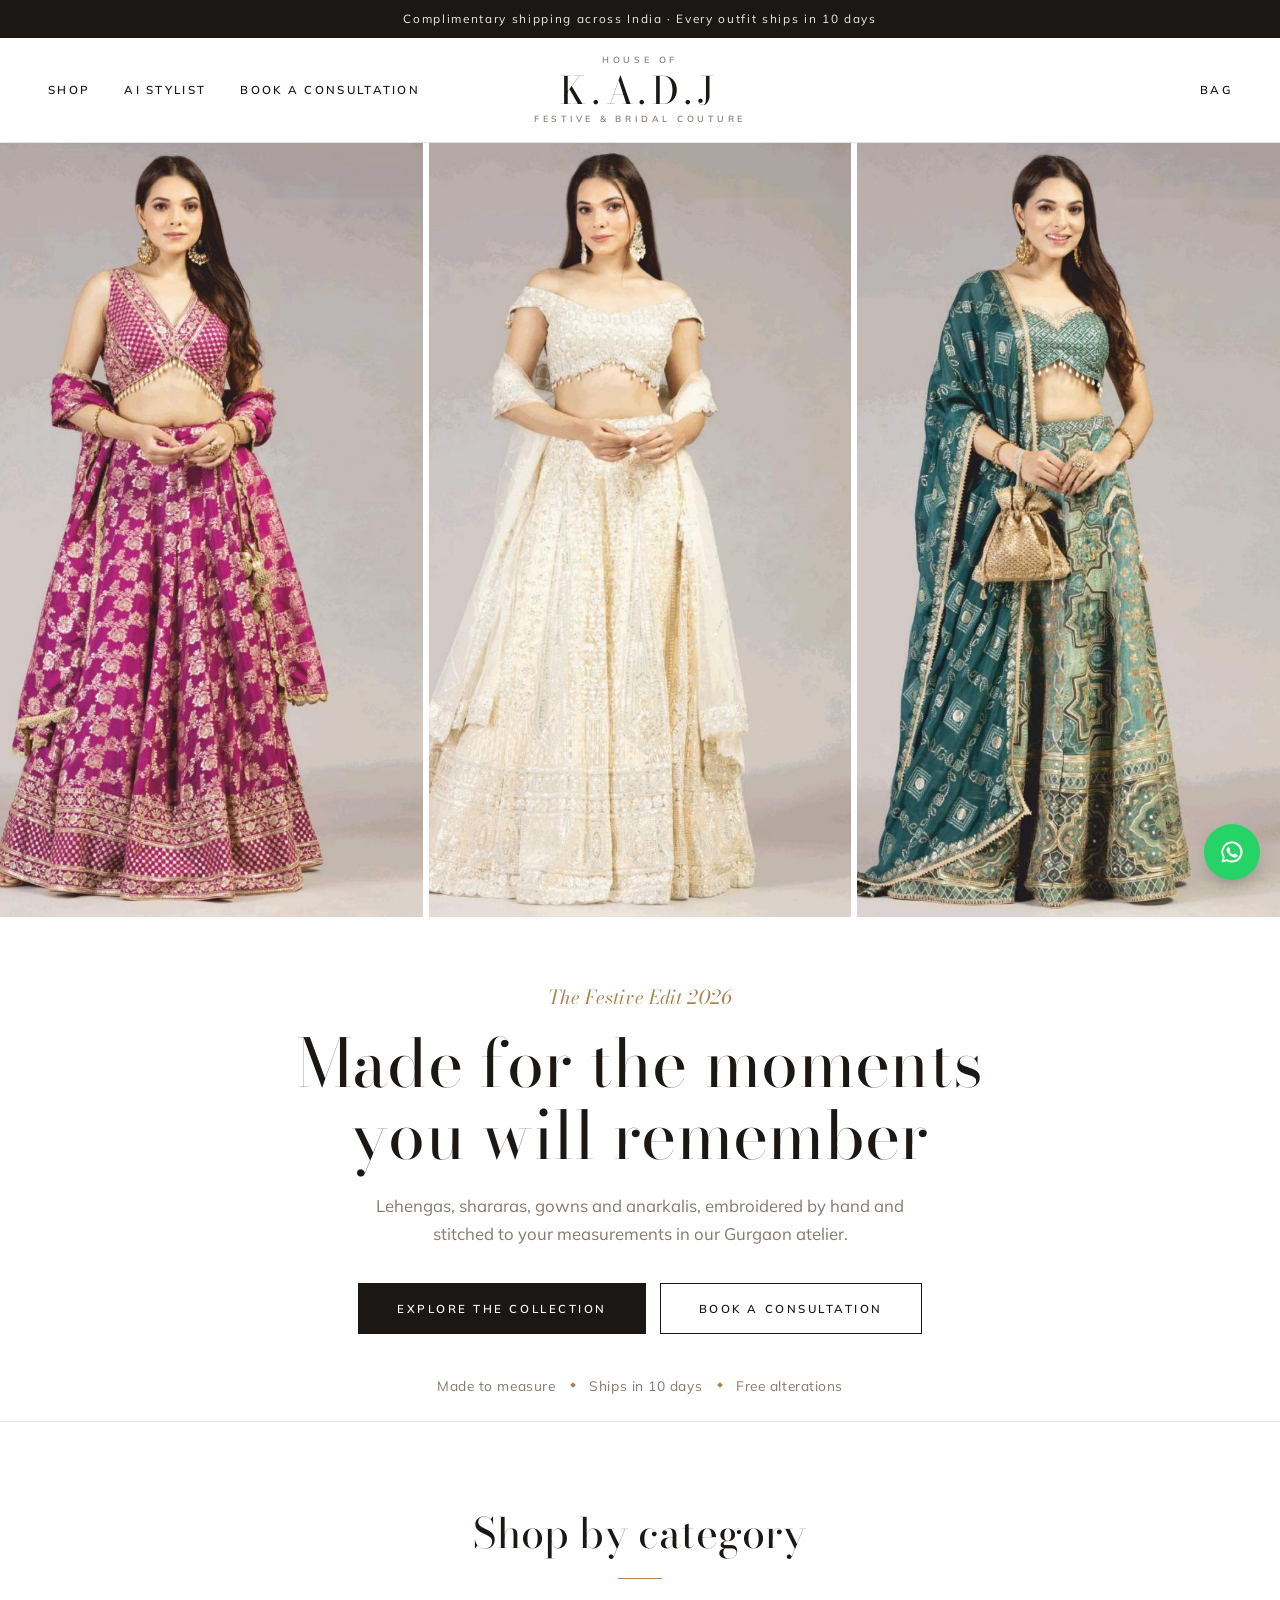
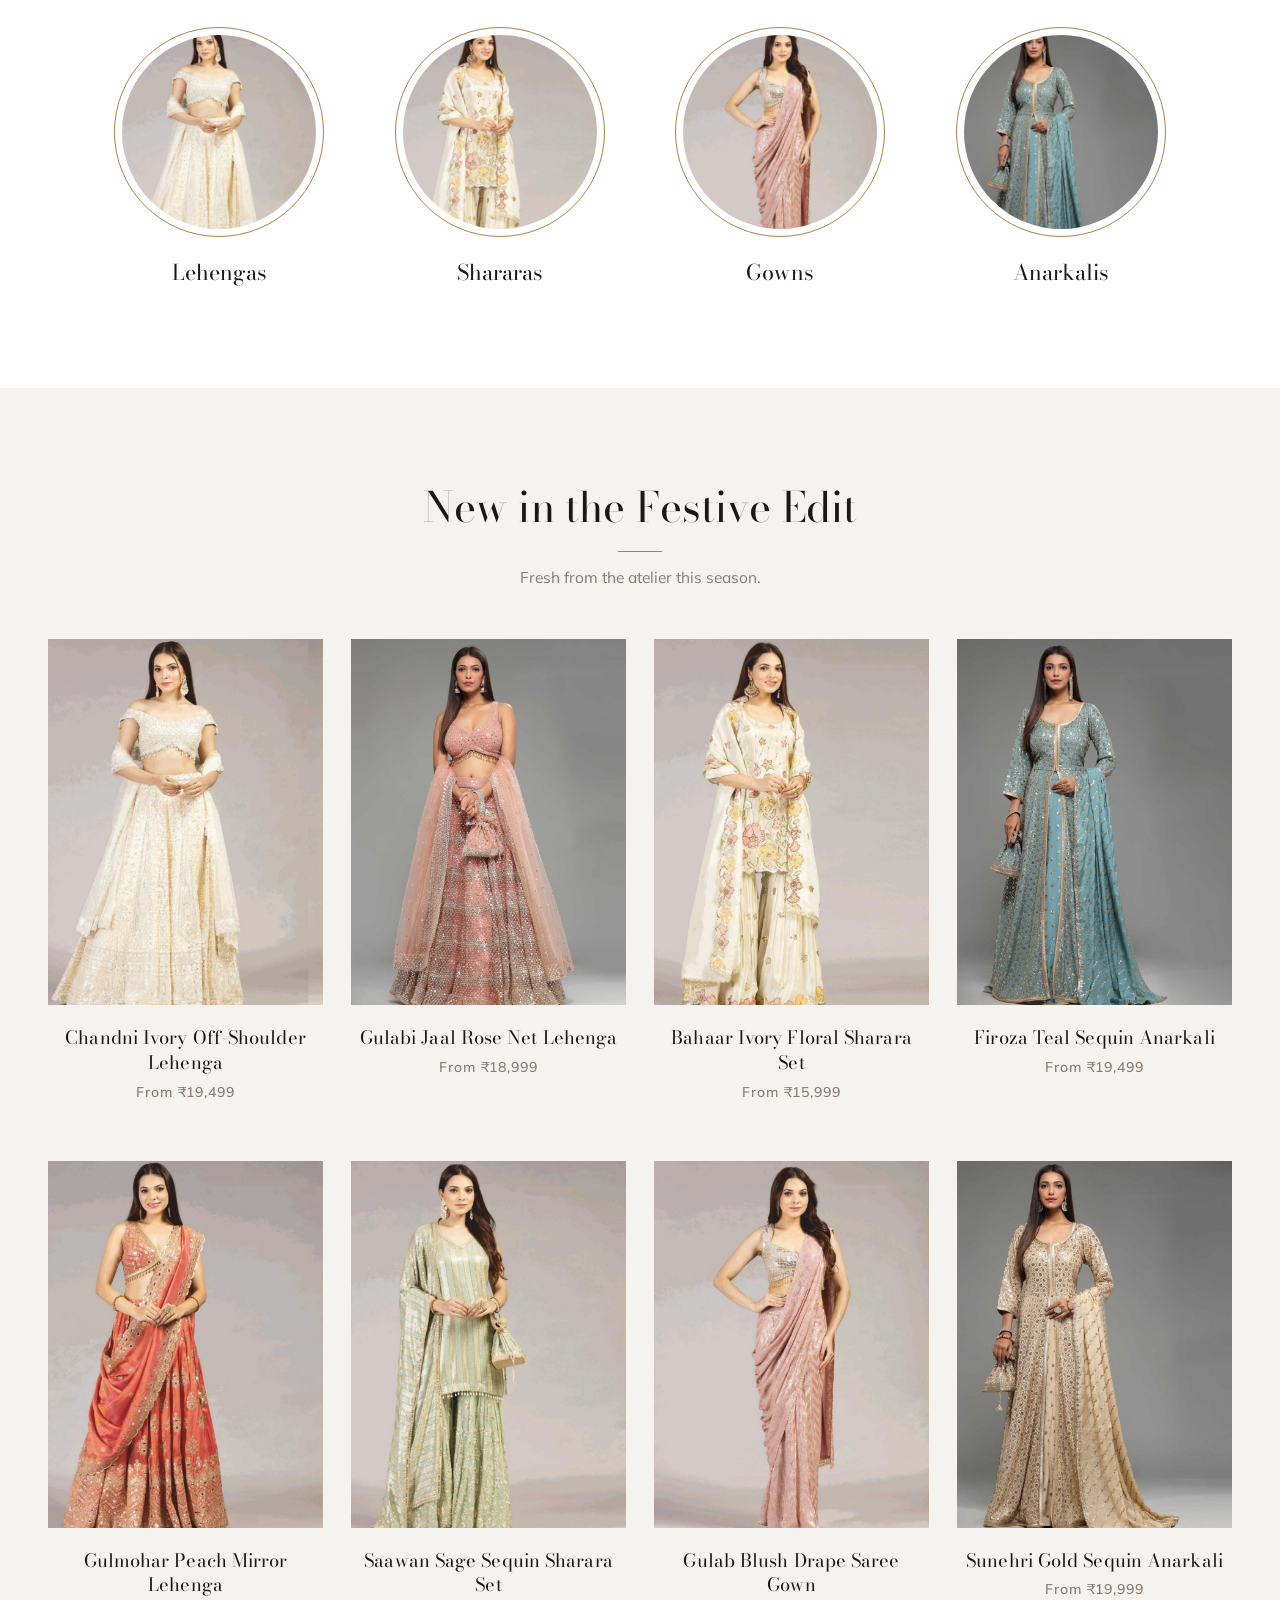
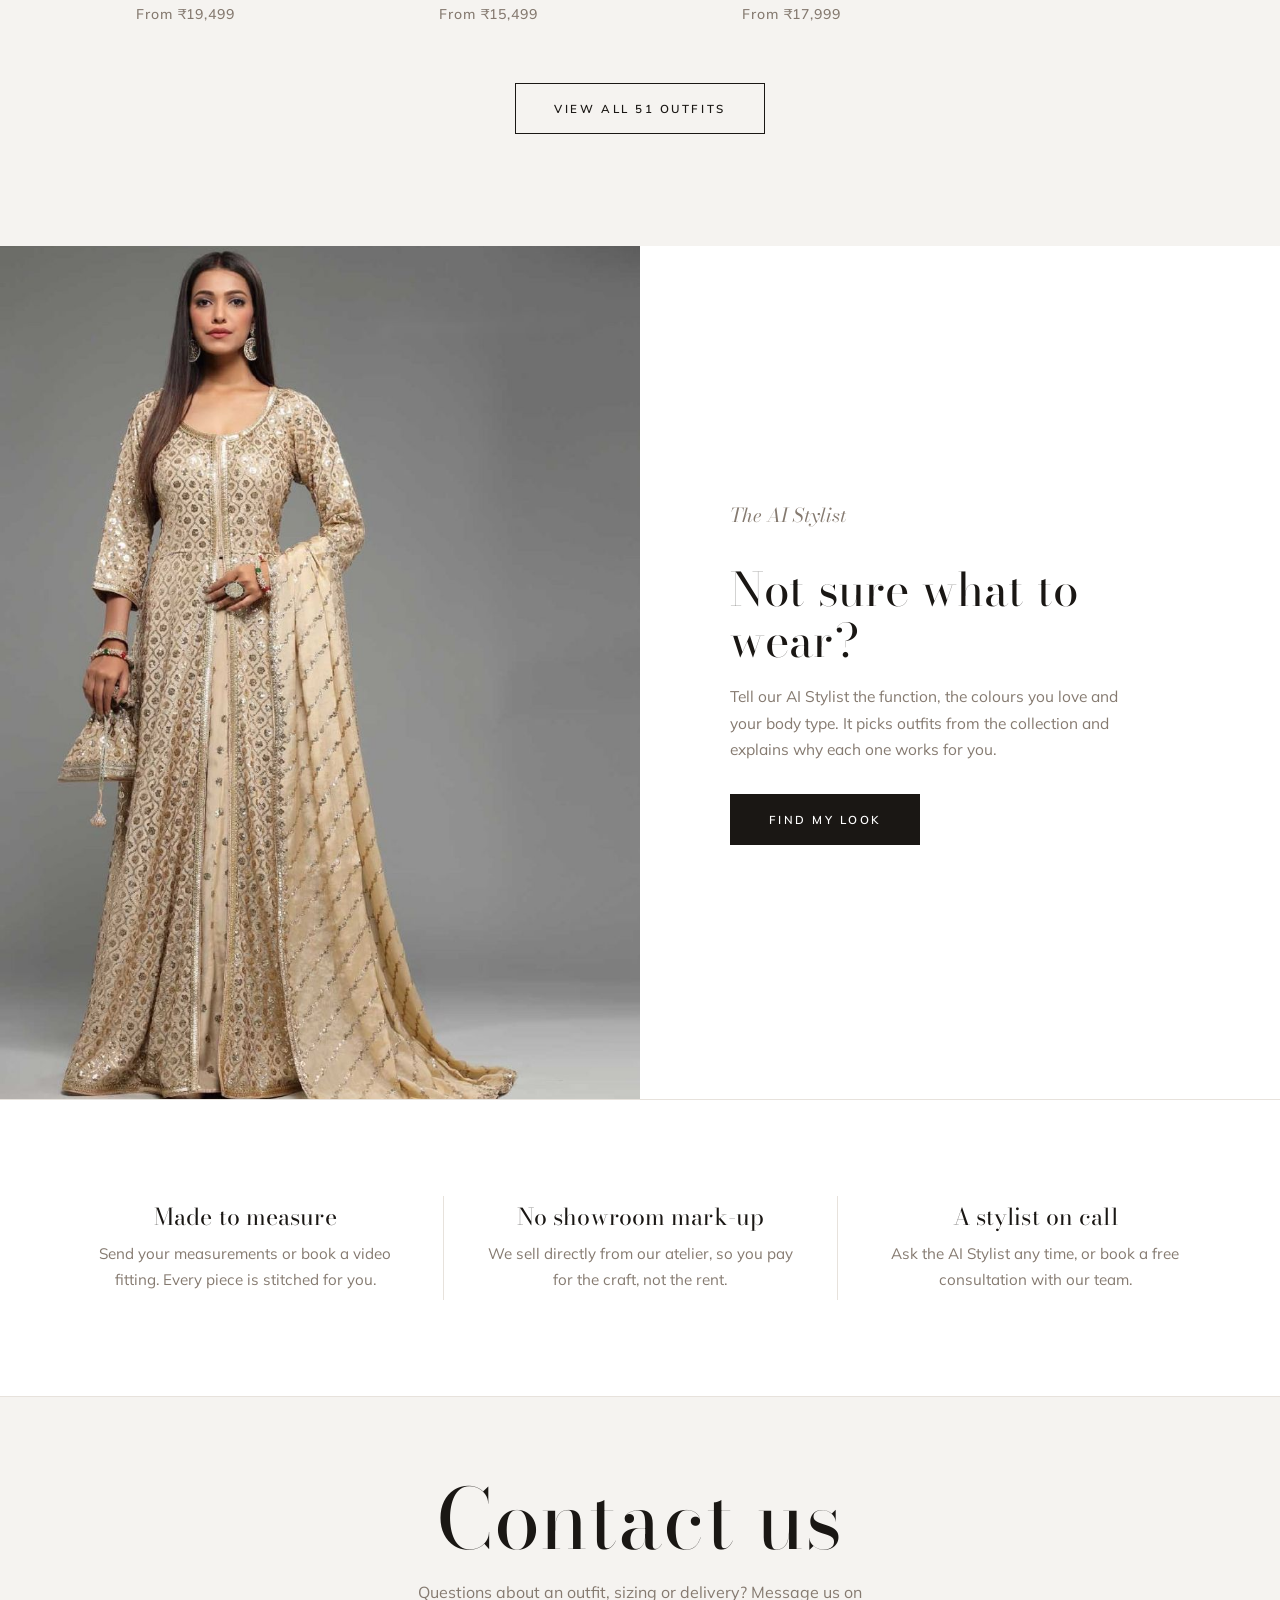
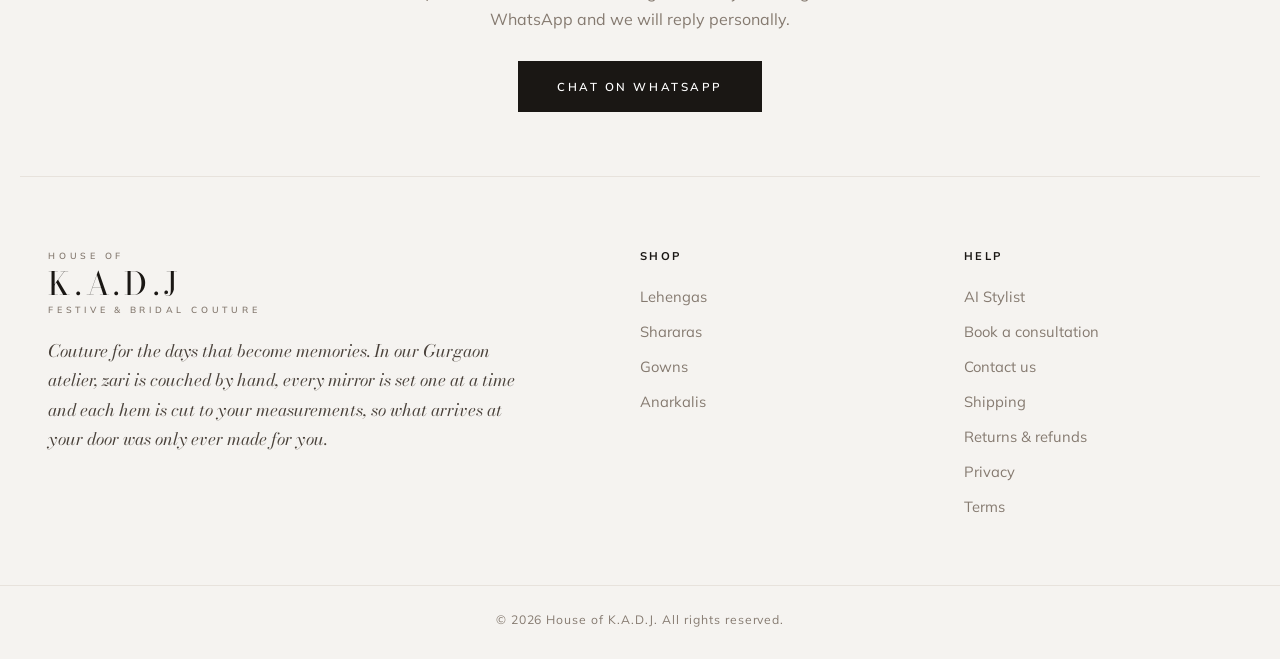
==== commit 2ebf7005: "Big Contact us block at top of footer Co-Authored-By: Claude Opus 5.5 <noreply@anthropic.com> Claude" ====
--- a/index.html
+++ b/index.html
@@ -1,4 +1,4 @@
-<!doctype html><html lang="en"><head><meta charset="utf-8"><meta name="viewport" content="width=device-width,initial-scale=1"><link rel="preconnect" href="https://fonts.googleapis.com"><link href="https://fonts.googleapis.com/css2?family=Bodoni+Moda:ital,opsz,wght@0,6..96,400..800;1,6..96,400..700&family=Mulish:wght@400;500;600;700&display=swap" rel="stylesheet"><link rel="stylesheet" href="assets/style.css?v=21"><link rel="icon" href="data:image/svg+xml,<svg xmlns=%22http://www.w3.org/2000/svg%22 viewBox=%220 0 100 100%22><text y=%22.9em%22 font-size=%2290%22>🪷</text></svg>"><title>House of K.A.D.J · Festive & Bridal Couture</title><meta name="description" content="Handcrafted festive and bridal lehengas, shararas, gowns and anarkalis, made to measure and shipped across India — with an AI Stylist to help you choose."><link rel="canonical" href="https://www.houseofkadj.com/"><meta property="og:type" content="website"><meta property="og:site_name" content="House of K.A.D.J"><meta property="og:title" content="House of K.A.D.J · Festive & Bridal Couture"><meta property="og:description" content="Handcrafted festive and bridal lehengas, shararas, gowns and anarkalis, made to measure and shipped across India — with an AI Stylist to help you choose."><meta property="og:url" content="https://www.houseofkadj.com/"><meta property="og:image" content="https://www.houseofkadj.com/assets/og/og-image.png"><meta property="og:image:width" content="1200"><meta property="og:image:height" content="630"><meta name="twitter:card" content="summary_large_image"><meta name="theme-color" content="#ffffff"></head>
+<!doctype html><html lang="en"><head><meta charset="utf-8"><meta name="viewport" content="width=device-width,initial-scale=1"><link rel="preconnect" href="https://fonts.googleapis.com"><link href="https://fonts.googleapis.com/css2?family=Bodoni+Moda:ital,opsz,wght@0,6..96,400..800;1,6..96,400..700&family=Mulish:wght@400;500;600;700&display=swap" rel="stylesheet"><link rel="stylesheet" href="assets/style.css?v=23"><link rel="icon" href="data:image/svg+xml,<svg xmlns=%22http://www.w3.org/2000/svg%22 viewBox=%220 0 100 100%22><text y=%22.9em%22 font-size=%2290%22>🪷</text></svg>"><title>House of K.A.D.J · Festive & Bridal Couture</title><meta name="description" content="Handcrafted festive and bridal lehengas, shararas, gowns and anarkalis, made to measure and shipped across India — with an AI Stylist to help you choose."><link rel="canonical" href="https://www.houseofkadj.com/"><meta property="og:type" content="website"><meta property="og:site_name" content="House of K.A.D.J"><meta property="og:title" content="House of K.A.D.J · Festive & Bridal Couture"><meta property="og:description" content="Handcrafted festive and bridal lehengas, shararas, gowns and anarkalis, made to measure and shipped across India — with an AI Stylist to help you choose."><meta property="og:url" content="https://www.houseofkadj.com/"><meta property="og:image" content="https://www.houseofkadj.com/assets/og/og-image.png"><meta property="og:image:width" content="1200"><meta property="og:image:height" content="630"><meta name="twitter:card" content="summary_large_image"><meta name="theme-color" content="#ffffff"></head>
 <body data-page="home">
 <section class="hero-ed">
   <div class="tri">
@@ -49,4 +49,4 @@
     <div><h3>A stylist on call</h3><p>Ask the AI Stylist any time, or book a free consultation with our team.</p></div>
   </div>
 </div></section>
-<script src="assets/products.js?v=21"></script><script src="assets/app.js?v=21"></script></body></html>
+<script src="assets/products.js?v=23"></script><script src="assets/app.js?v=23"></script></body></html>
--- a/assets/style.css
+++ b/assets/style.css
@@ -458,3 +458,11 @@
 }
 .wa-float{position:fixed;right:20px;bottom:20px;z-index:50;width:56px;height:56px;border-radius:50%;background:#25d366;display:grid;place-items:center;box-shadow:0 10px 24px -8px rgba(0,0,0,.35)}
 .wa-float:hover{background:#1ebe5b}
+
+/* footer contact block */
+.foot-contact{text-align:center;padding-bottom:64px;margin-bottom:64px;border-bottom:1px solid var(--line)}
+.fc-big{display:inline-block;font-family:var(--serif);font-weight:400;font-size:clamp(2.8rem,7vw,5.2rem);line-height:1;color:var(--ink);text-decoration:none;letter-spacing:.01em}
+.fc-big:hover{color:var(--gold)}
+.foot-contact p{color:var(--taupe);max-width:46ch;margin:18px auto 28px;font-size:1rem}
+@media (max-width:560px){.foot-contact{padding-bottom:44px;margin-bottom:44px}}
+.site-footer .logo{justify-self:start;align-items:flex-start;text-align:left;display:inline-flex}
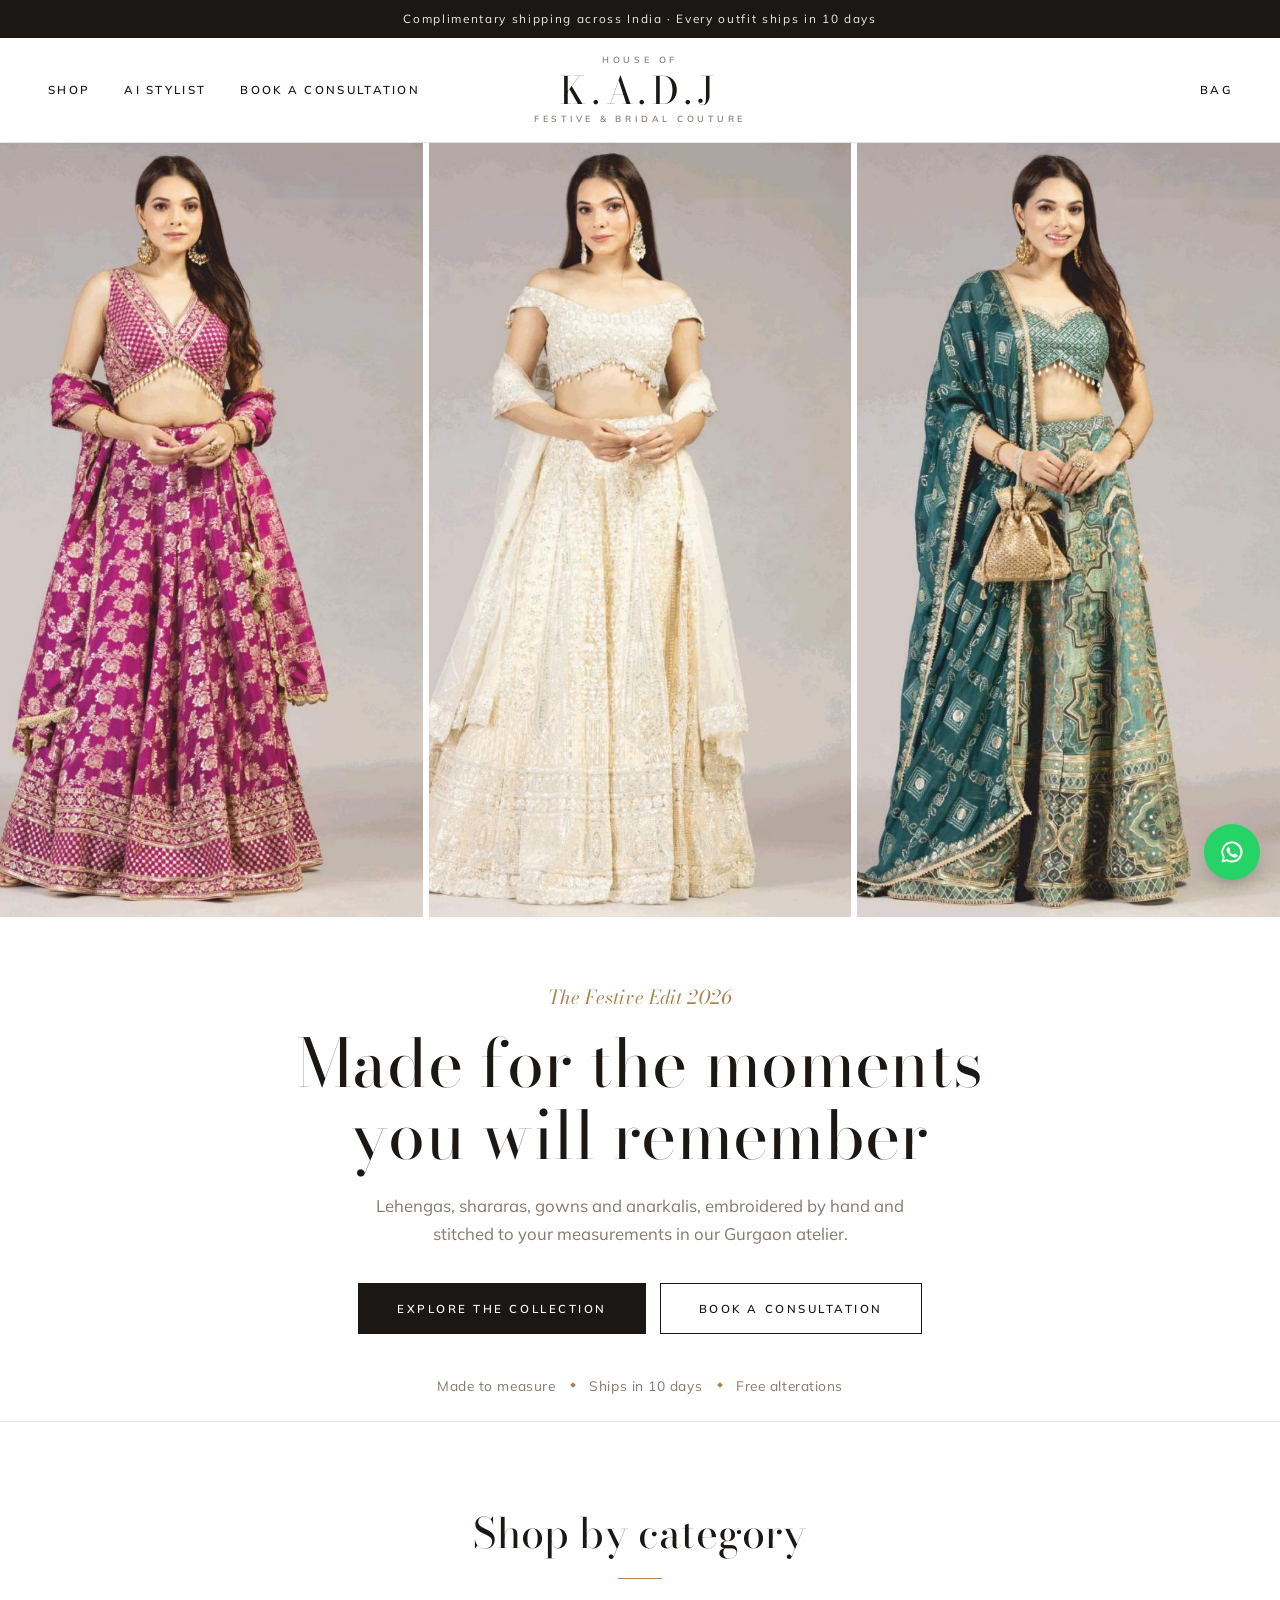
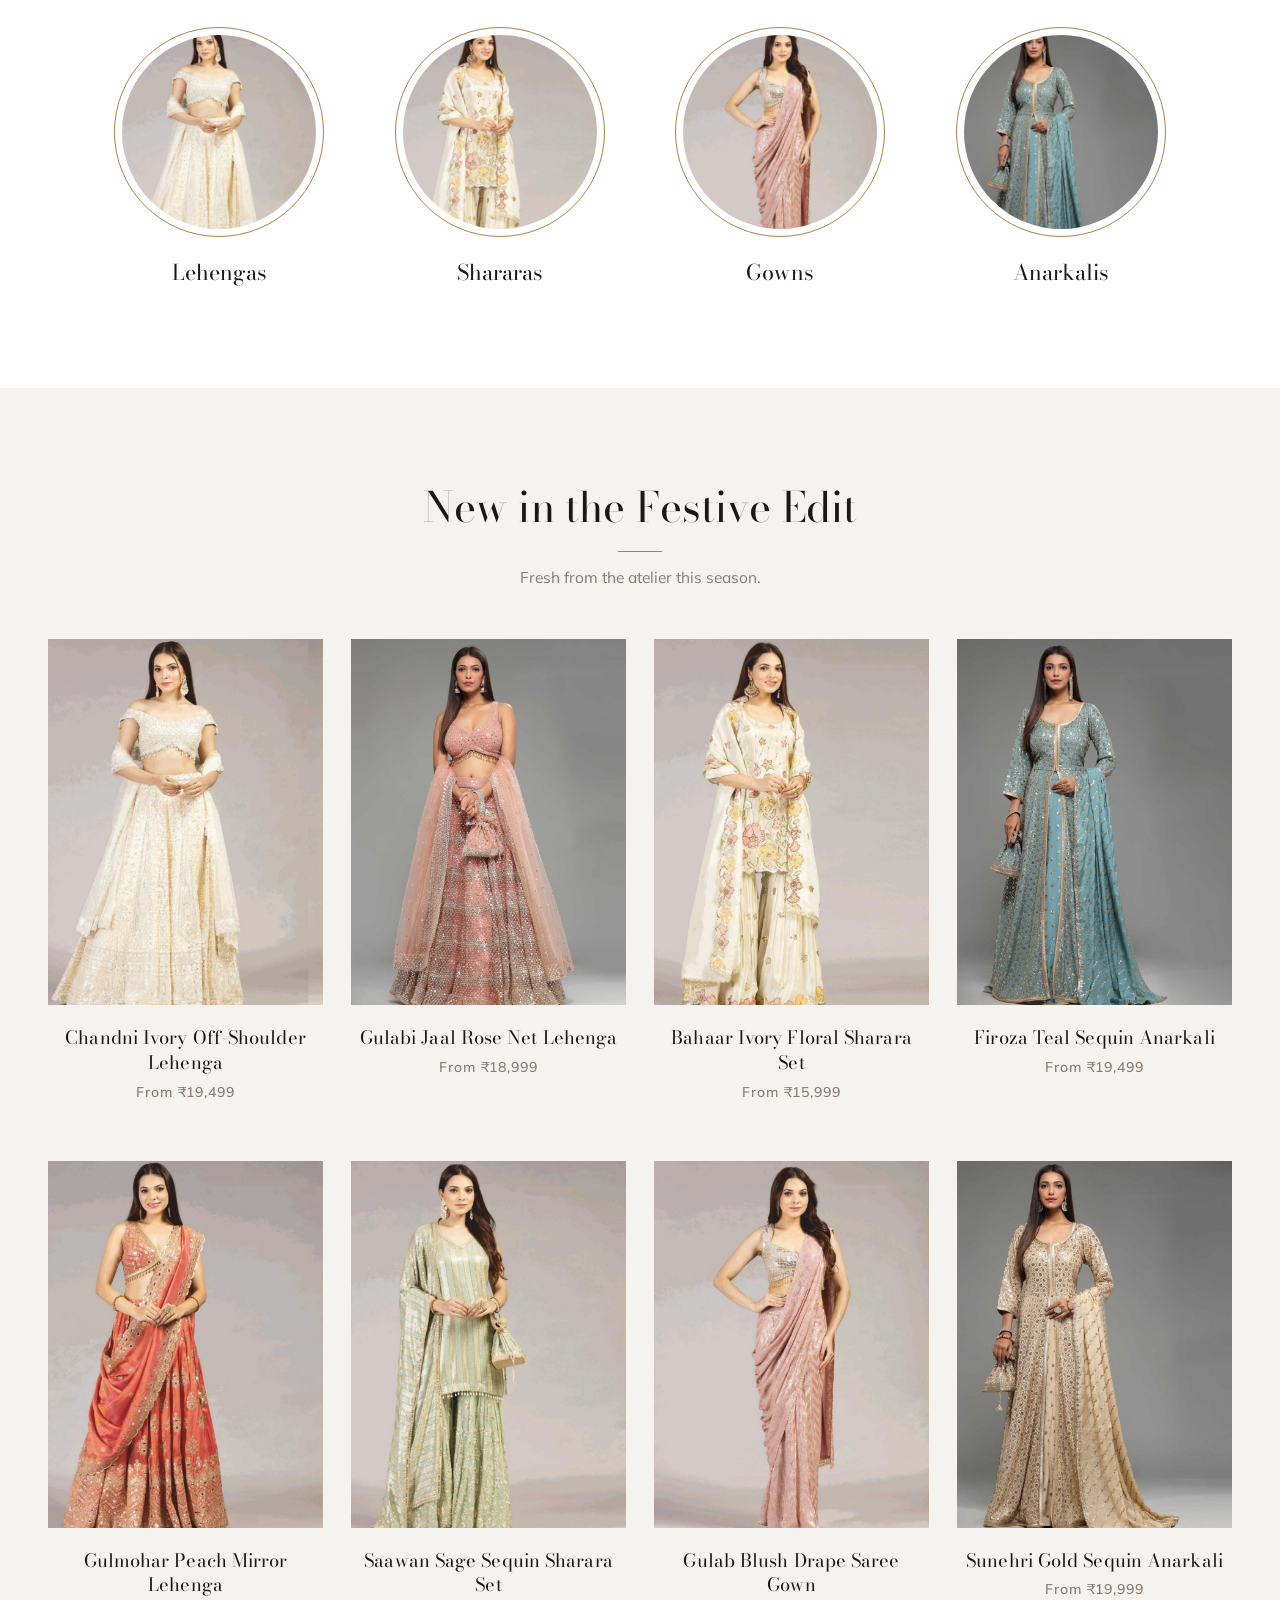
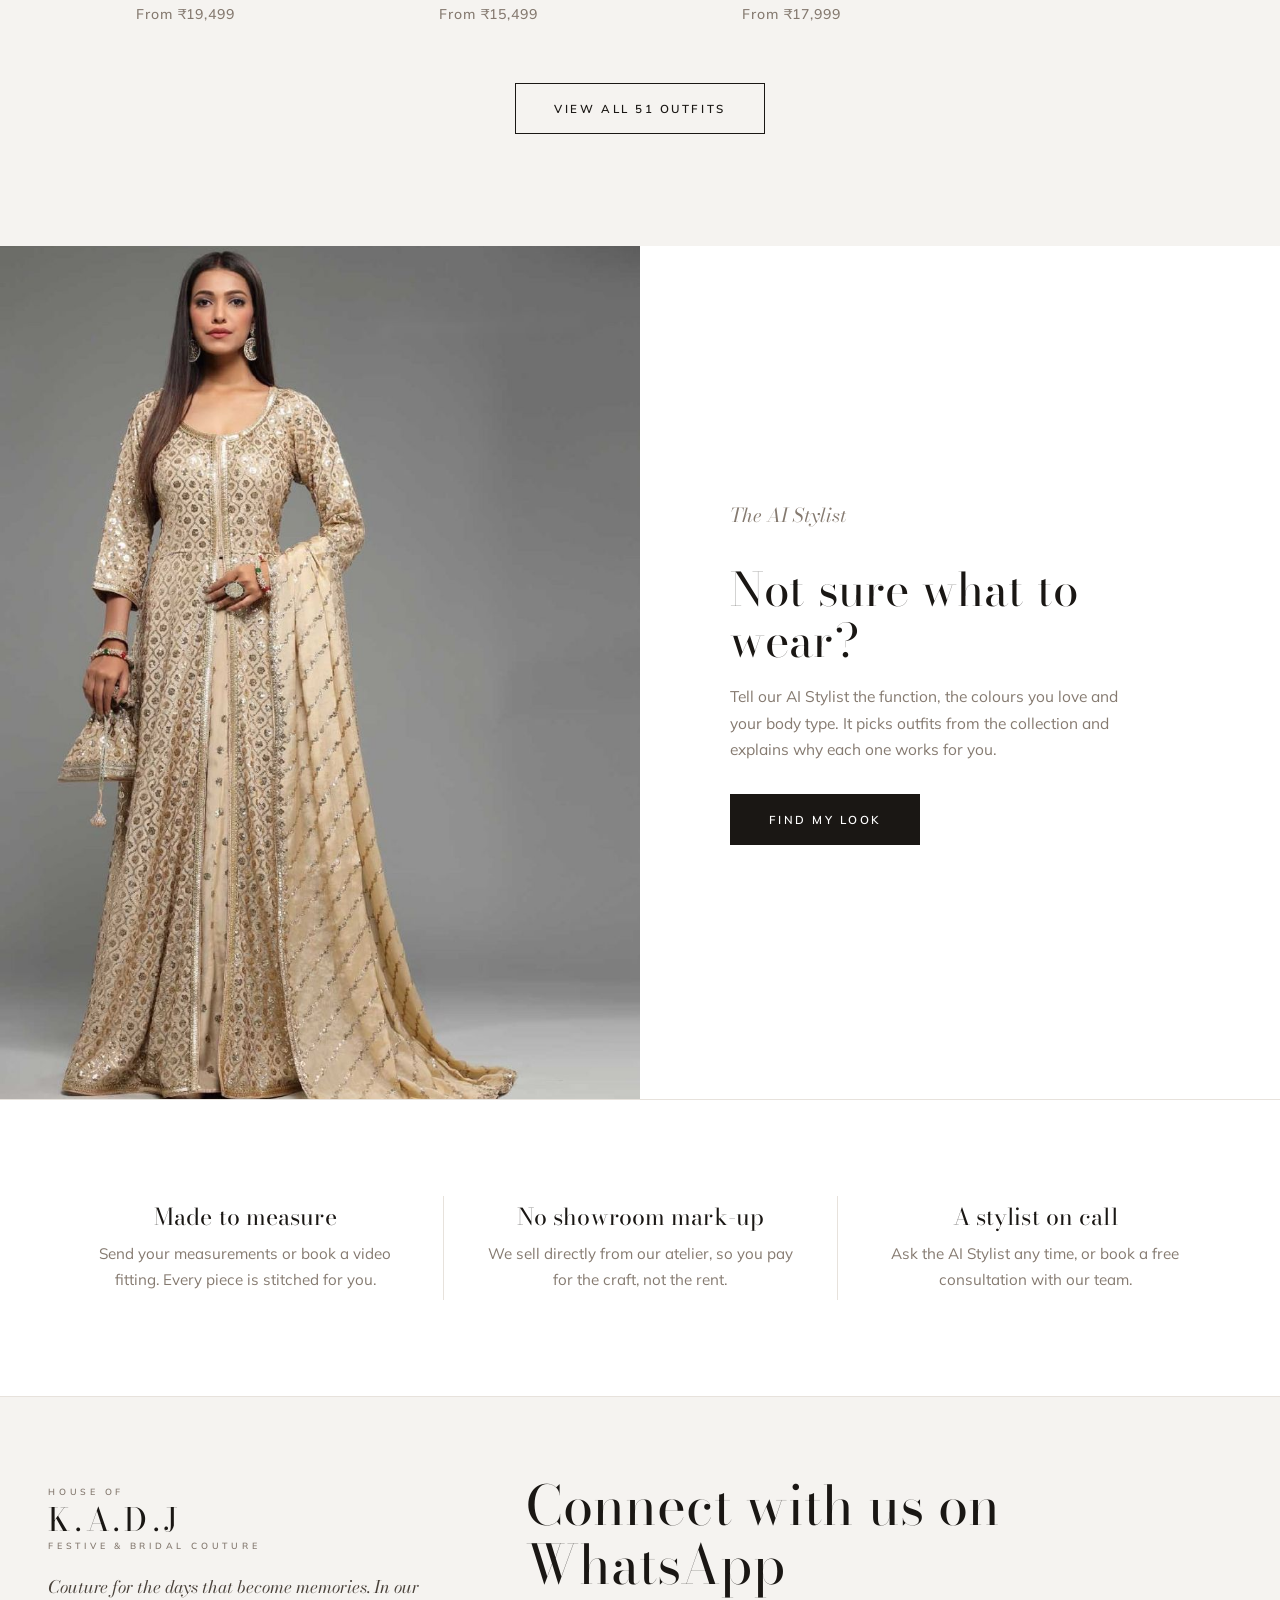
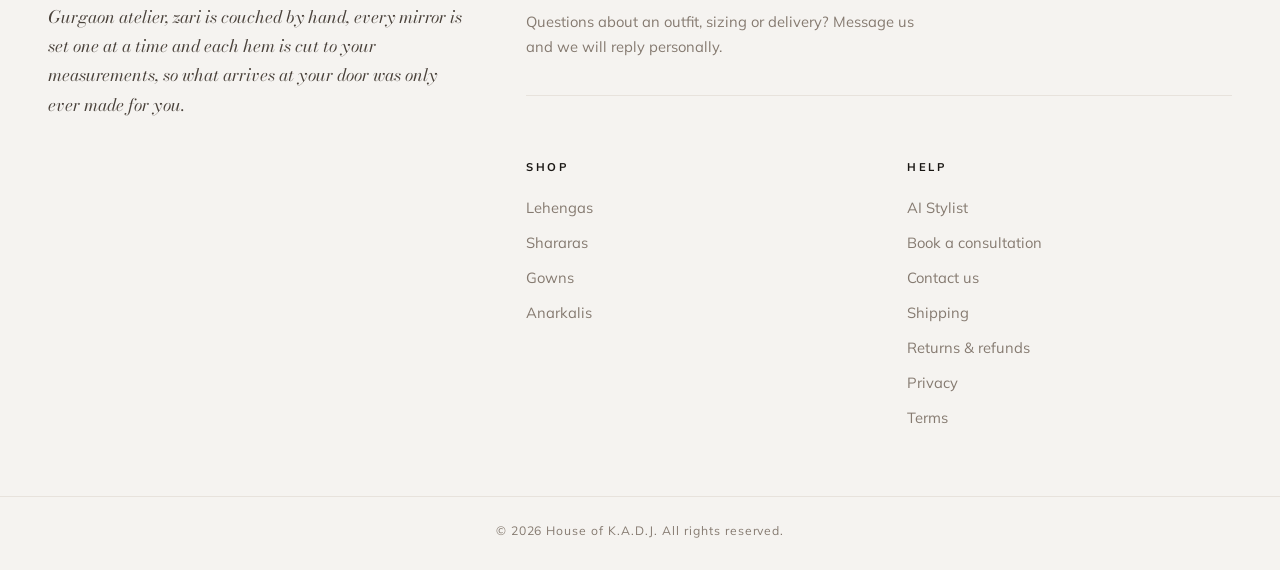
==== commit 84dde28e: "Footer: Connect with us on WhatsApp above Shop and Help Co-Authored-By: Claude Opus 5.5 <noreply@ant" ====
--- a/index.html
+++ b/index.html
@@ -1,4 +1,4 @@
-<!doctype html><html lang="en"><head><meta charset="utf-8"><meta name="viewport" content="width=device-width,initial-scale=1"><link rel="preconnect" href="https://fonts.googleapis.com"><link href="https://fonts.googleapis.com/css2?family=Bodoni+Moda:ital,opsz,wght@0,6..96,400..800;1,6..96,400..700&family=Mulish:wght@400;500;600;700&display=swap" rel="stylesheet"><link rel="stylesheet" href="assets/style.css?v=23"><link rel="icon" href="data:image/svg+xml,<svg xmlns=%22http://www.w3.org/2000/svg%22 viewBox=%220 0 100 100%22><text y=%22.9em%22 font-size=%2290%22>🪷</text></svg>"><title>House of K.A.D.J · Festive & Bridal Couture</title><meta name="description" content="Handcrafted festive and bridal lehengas, shararas, gowns and anarkalis, made to measure and shipped across India — with an AI Stylist to help you choose."><link rel="canonical" href="https://www.houseofkadj.com/"><meta property="og:type" content="website"><meta property="og:site_name" content="House of K.A.D.J"><meta property="og:title" content="House of K.A.D.J · Festive & Bridal Couture"><meta property="og:description" content="Handcrafted festive and bridal lehengas, shararas, gowns and anarkalis, made to measure and shipped across India — with an AI Stylist to help you choose."><meta property="og:url" content="https://www.houseofkadj.com/"><meta property="og:image" content="https://www.houseofkadj.com/assets/og/og-image.png"><meta property="og:image:width" content="1200"><meta property="og:image:height" content="630"><meta name="twitter:card" content="summary_large_image"><meta name="theme-color" content="#ffffff"></head>
+<!doctype html><html lang="en"><head><meta charset="utf-8"><meta name="viewport" content="width=device-width,initial-scale=1"><link rel="preconnect" href="https://fonts.googleapis.com"><link href="https://fonts.googleapis.com/css2?family=Bodoni+Moda:ital,opsz,wght@0,6..96,400..800;1,6..96,400..700&family=Mulish:wght@400;500;600;700&display=swap" rel="stylesheet"><link rel="stylesheet" href="assets/style.css?v=24"><link rel="icon" href="data:image/svg+xml,<svg xmlns=%22http://www.w3.org/2000/svg%22 viewBox=%220 0 100 100%22><text y=%22.9em%22 font-size=%2290%22>🪷</text></svg>"><title>House of K.A.D.J · Festive & Bridal Couture</title><meta name="description" content="Handcrafted festive and bridal lehengas, shararas, gowns and anarkalis, made to measure and shipped across India — with an AI Stylist to help you choose."><link rel="canonical" href="https://www.houseofkadj.com/"><meta property="og:type" content="website"><meta property="og:site_name" content="House of K.A.D.J"><meta property="og:title" content="House of K.A.D.J · Festive & Bridal Couture"><meta property="og:description" content="Handcrafted festive and bridal lehengas, shararas, gowns and anarkalis, made to measure and shipped across India — with an AI Stylist to help you choose."><meta property="og:url" content="https://www.houseofkadj.com/"><meta property="og:image" content="https://www.houseofkadj.com/assets/og/og-image.png"><meta property="og:image:width" content="1200"><meta property="og:image:height" content="630"><meta name="twitter:card" content="summary_large_image"><meta name="theme-color" content="#ffffff"></head>
 <body data-page="home">
 <section class="hero-ed">
   <div class="tri">
@@ -49,4 +49,4 @@
     <div><h3>A stylist on call</h3><p>Ask the AI Stylist any time, or book a free consultation with our team.</p></div>
   </div>
 </div></section>
-<script src="assets/products.js?v=23"></script><script src="assets/app.js?v=23"></script></body></html>
+<script src="assets/products.js?v=24"></script><script src="assets/app.js?v=24"></script></body></html>
--- a/assets/style.css
+++ b/assets/style.css
@@ -459,10 +459,19 @@
 .wa-float{position:fixed;right:20px;bottom:20px;z-index:50;width:56px;height:56px;border-radius:50%;background:#25d366;display:grid;place-items:center;box-shadow:0 10px 24px -8px rgba(0,0,0,.35)}
 .wa-float:hover{background:#1ebe5b}
 
-/* footer contact block */
-.foot-contact{text-align:center;padding-bottom:64px;margin-bottom:64px;border-bottom:1px solid var(--line)}
-.fc-big{display:inline-block;font-family:var(--serif);font-weight:400;font-size:clamp(2.8rem,7vw,5.2rem);line-height:1;color:var(--ink);text-decoration:none;letter-spacing:.01em}
+.site-footer .logo{justify-self:start;align-items:flex-start;text-align:left;display:inline-flex}
+
+/* footer: WhatsApp invitation above the Shop and Help links */
+.foot{grid-template-columns:1.3fr 1fr 1fr;grid-template-areas:"brand wa wa" "brand shop help"}
+.foot>div:nth-child(1){grid-area:brand}
+.foot>.foot-wa{grid-area:wa;padding-bottom:36px;border-bottom:1px solid var(--line)}
+.foot>div:nth-child(3){grid-area:shop}
+.foot>div:nth-child(4){grid-area:help}
+.fc-big{display:inline-block;font-family:var(--serif);font-weight:400;font-size:clamp(2rem,4.4vw,3.4rem);line-height:1.08;color:var(--ink);text-decoration:none;margin-bottom:0}
 .fc-big:hover{color:var(--gold)}
-.foot-contact p{color:var(--taupe);max-width:46ch;margin:18px auto 28px;font-size:1rem}
-@media (max-width:560px){.foot-contact{padding-bottom:44px;margin-bottom:44px}}
-.site-footer .logo{justify-self:start;align-items:flex-start;text-align:left;display:inline-flex}
+.foot-wa p{color:var(--taupe);margin:14px 0 0;max-width:46ch}
+.foot .foot-wa a{margin-bottom:0;color:var(--ink)}
+@media (max-width:900px){
+  .foot{grid-template-columns:1fr 1fr;grid-template-areas:"brand brand" "wa wa" "shop help"}
+}
+@media (max-width:560px){.fc-big{font-size:2.1rem}}
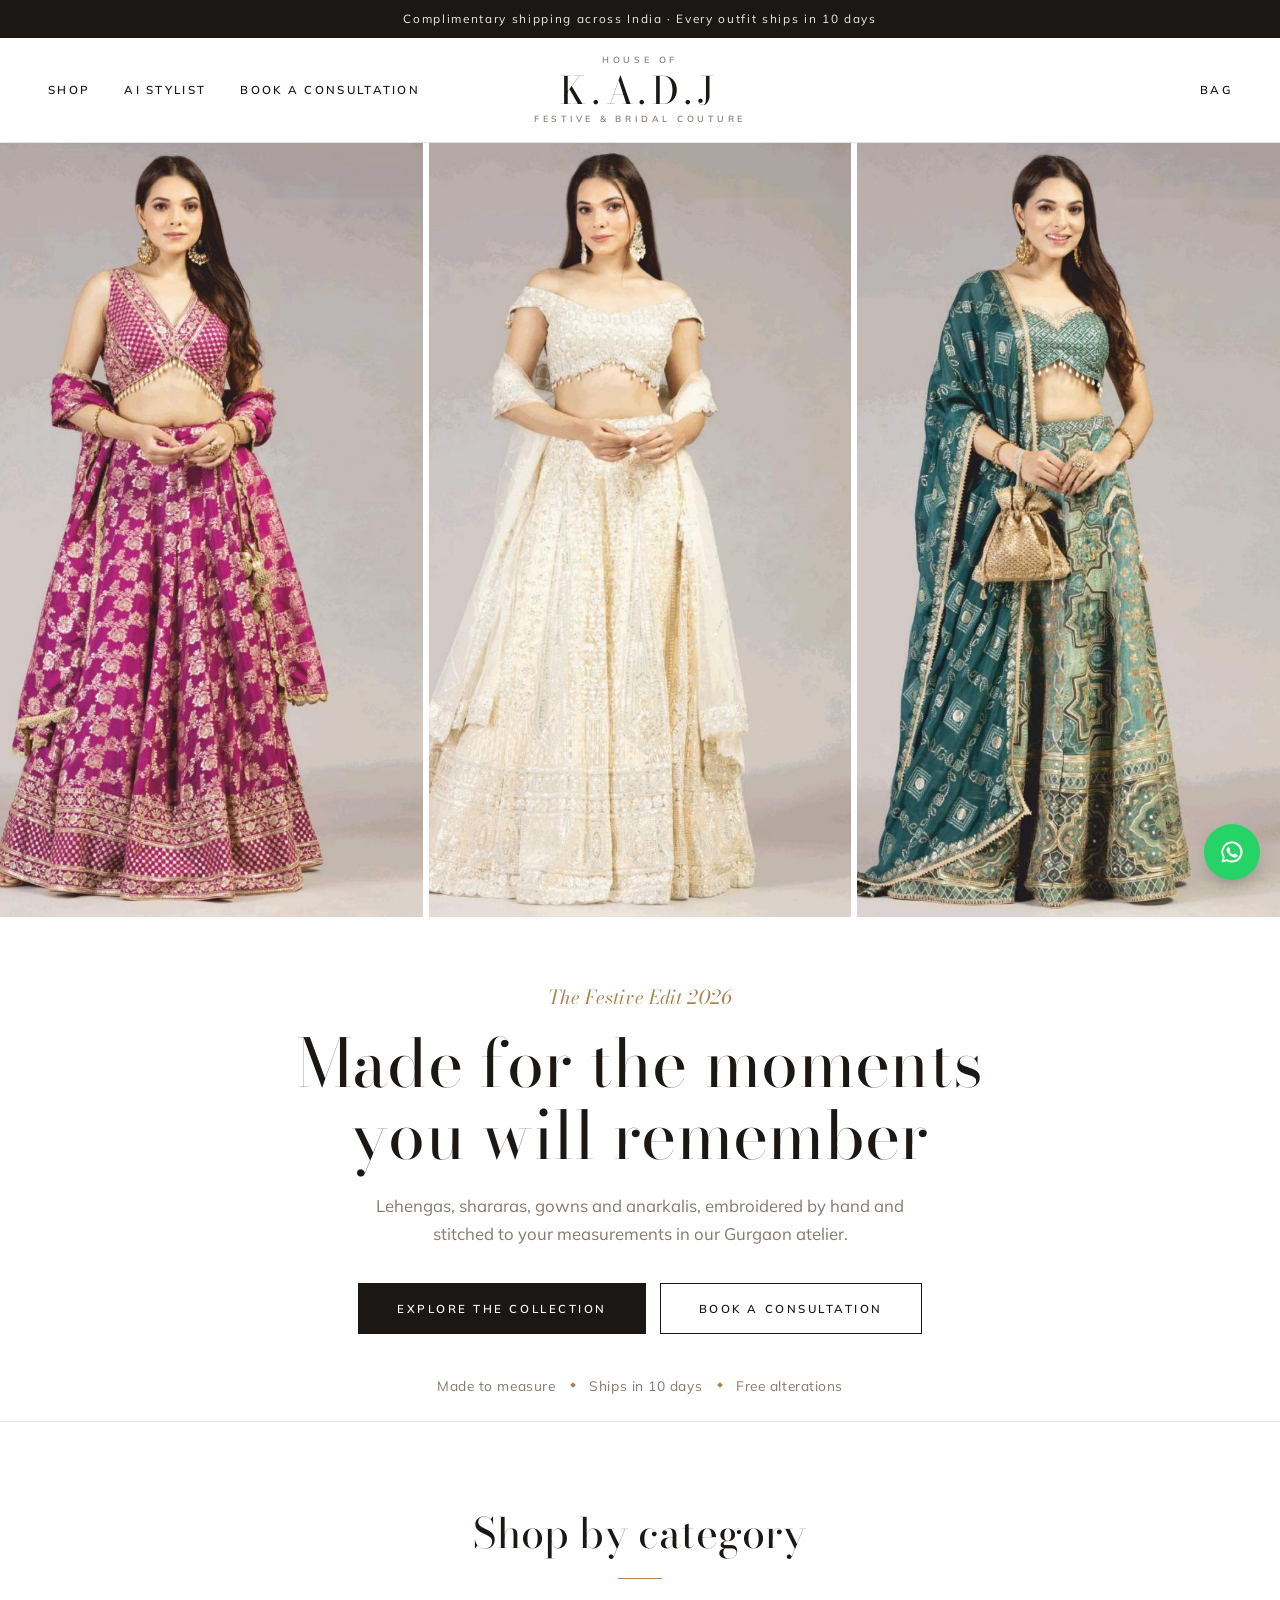
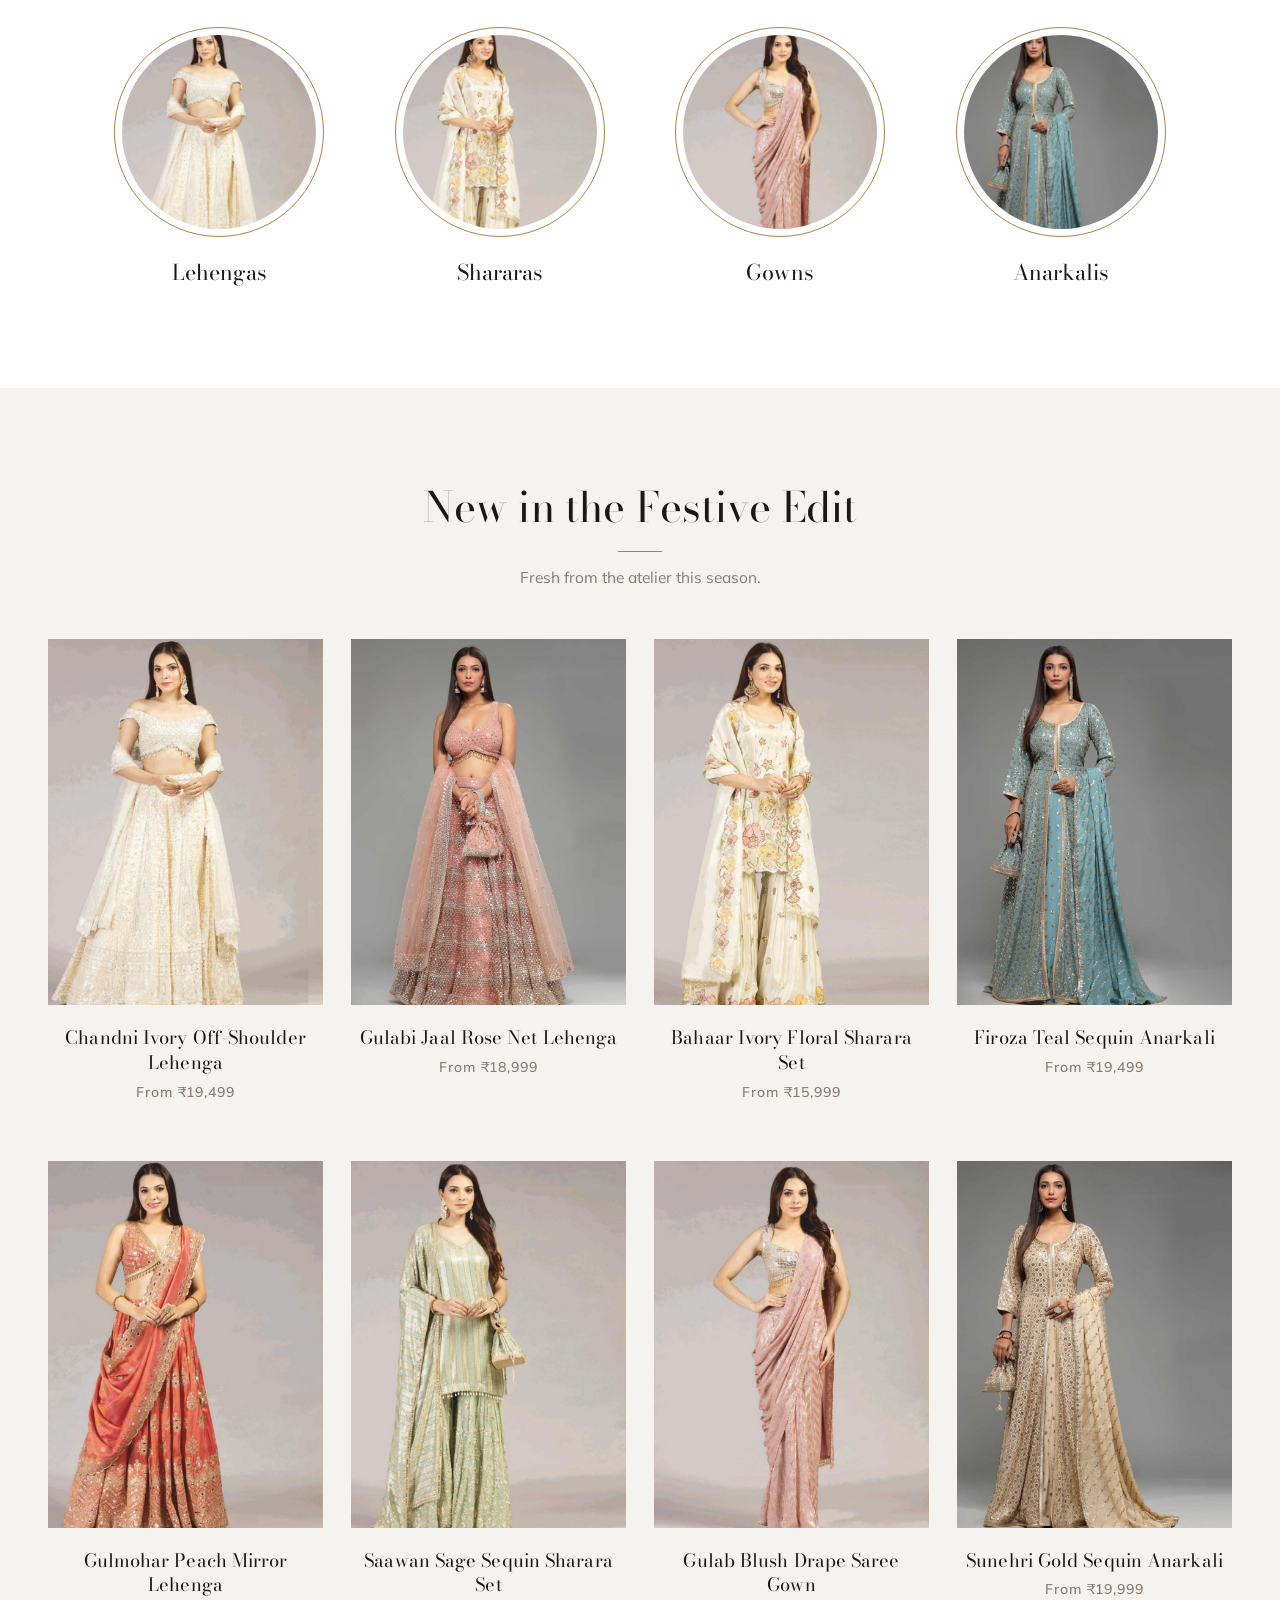
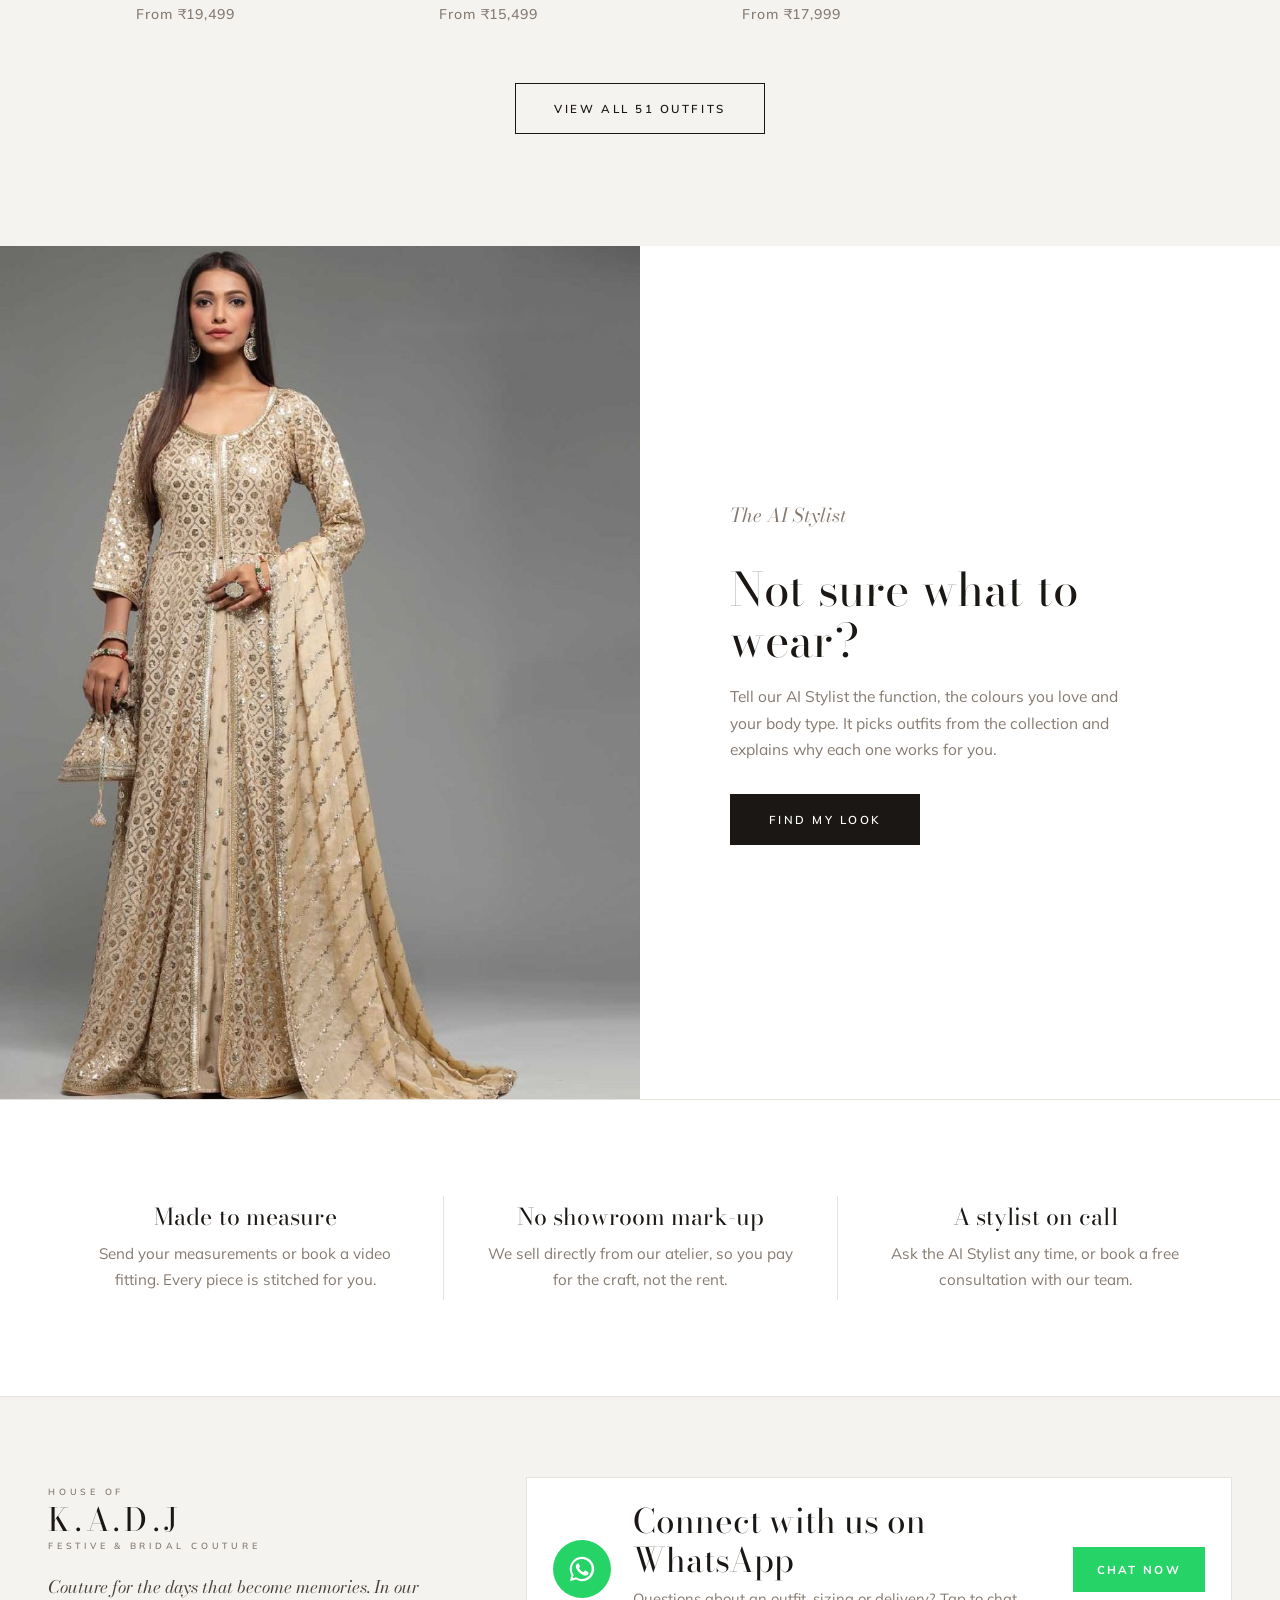
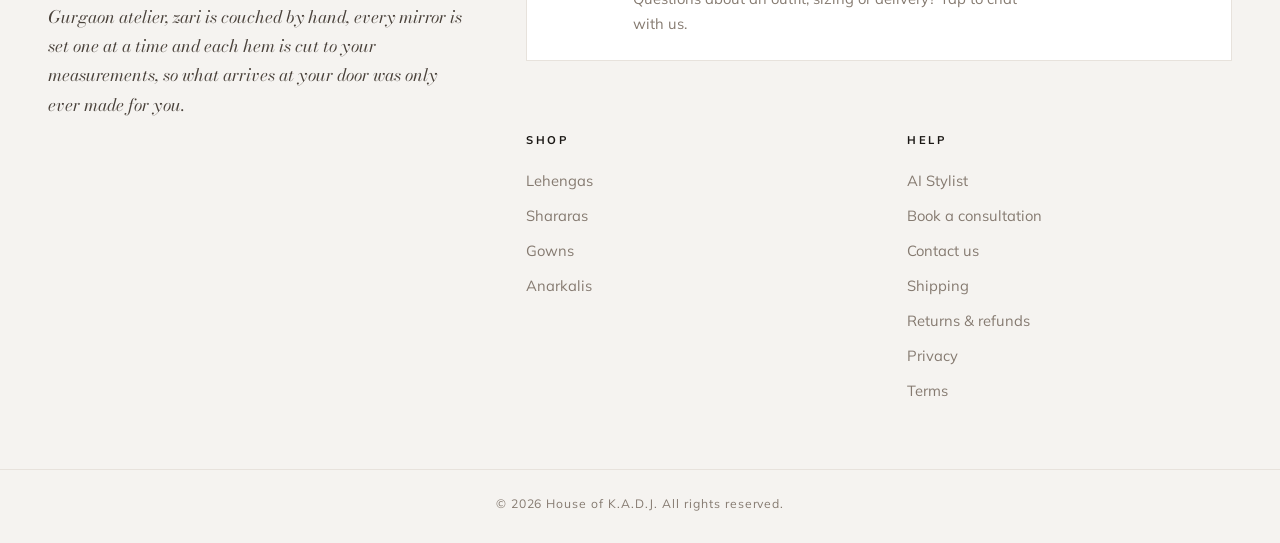
==== commit a09b5b00: "Footer WhatsApp: tappable card with icon and Chat now button Co-Authored-By: Claude Opus 5.5 <norepl" ====
--- a/index.html
+++ b/index.html
@@ -1,4 +1,4 @@
-<!doctype html><html lang="en"><head><meta charset="utf-8"><meta name="viewport" content="width=device-width,initial-scale=1"><link rel="preconnect" href="https://fonts.googleapis.com"><link href="https://fonts.googleapis.com/css2?family=Bodoni+Moda:ital,opsz,wght@0,6..96,400..800;1,6..96,400..700&family=Mulish:wght@400;500;600;700&display=swap" rel="stylesheet"><link rel="stylesheet" href="assets/style.css?v=24"><link rel="icon" href="data:image/svg+xml,<svg xmlns=%22http://www.w3.org/2000/svg%22 viewBox=%220 0 100 100%22><text y=%22.9em%22 font-size=%2290%22>🪷</text></svg>"><title>House of K.A.D.J · Festive & Bridal Couture</title><meta name="description" content="Handcrafted festive and bridal lehengas, shararas, gowns and anarkalis, made to measure and shipped across India — with an AI Stylist to help you choose."><link rel="canonical" href="https://www.houseofkadj.com/"><meta property="og:type" content="website"><meta property="og:site_name" content="House of K.A.D.J"><meta property="og:title" content="House of K.A.D.J · Festive & Bridal Couture"><meta property="og:description" content="Handcrafted festive and bridal lehengas, shararas, gowns and anarkalis, made to measure and shipped across India — with an AI Stylist to help you choose."><meta property="og:url" content="https://www.houseofkadj.com/"><meta property="og:image" content="https://www.houseofkadj.com/assets/og/og-image.png"><meta property="og:image:width" content="1200"><meta property="og:image:height" content="630"><meta name="twitter:card" content="summary_large_image"><meta name="theme-color" content="#ffffff"></head>
+<!doctype html><html lang="en"><head><meta charset="utf-8"><meta name="viewport" content="width=device-width,initial-scale=1"><link rel="preconnect" href="https://fonts.googleapis.com"><link href="https://fonts.googleapis.com/css2?family=Bodoni+Moda:ital,opsz,wght@0,6..96,400..800;1,6..96,400..700&family=Mulish:wght@400;500;600;700&display=swap" rel="stylesheet"><link rel="stylesheet" href="assets/style.css?v=25"><link rel="icon" href="data:image/svg+xml,<svg xmlns=%22http://www.w3.org/2000/svg%22 viewBox=%220 0 100 100%22><text y=%22.9em%22 font-size=%2290%22>🪷</text></svg>"><title>House of K.A.D.J · Festive & Bridal Couture</title><meta name="description" content="Handcrafted festive and bridal lehengas, shararas, gowns and anarkalis, made to measure and shipped across India — with an AI Stylist to help you choose."><link rel="canonical" href="https://www.houseofkadj.com/"><meta property="og:type" content="website"><meta property="og:site_name" content="House of K.A.D.J"><meta property="og:title" content="House of K.A.D.J · Festive & Bridal Couture"><meta property="og:description" content="Handcrafted festive and bridal lehengas, shararas, gowns and anarkalis, made to measure and shipped across India — with an AI Stylist to help you choose."><meta property="og:url" content="https://www.houseofkadj.com/"><meta property="og:image" content="https://www.houseofkadj.com/assets/og/og-image.png"><meta property="og:image:width" content="1200"><meta property="og:image:height" content="630"><meta name="twitter:card" content="summary_large_image"><meta name="theme-color" content="#ffffff"></head>
 <body data-page="home">
 <section class="hero-ed">
   <div class="tri">
@@ -49,4 +49,4 @@
     <div><h3>A stylist on call</h3><p>Ask the AI Stylist any time, or book a free consultation with our team.</p></div>
   </div>
 </div></section>
-<script src="assets/products.js?v=24"></script><script src="assets/app.js?v=24"></script></body></html>
+<script src="assets/products.js?v=25"></script><script src="assets/app.js?v=25"></script></body></html>
--- a/assets/style.css
+++ b/assets/style.css
@@ -475,3 +475,26 @@
   .foot{grid-template-columns:1fr 1fr;grid-template-areas:"brand brand" "wa wa" "shop help"}
 }
 @media (max-width:560px){.fc-big{font-size:2.1rem}}
+
+/* WhatsApp call-to-action card */
+.foot>.foot-wa{border-bottom:0;padding-bottom:8px}
+.wa-card{display:flex;align-items:center;gap:22px;padding:24px 26px;background:#fff;border:1px solid var(--line);text-decoration:none;color:var(--ink);transition:border-color .25s,box-shadow .25s}
+.foot .foot-wa a.wa-card{margin:0;color:var(--ink)}
+.wa-card:hover{border-color:#25d366;box-shadow:0 14px 34px -20px rgba(18,140,74,.55)}
+.wa-ic{flex:none;width:58px;height:58px;border-radius:50%;background:#25d366;display:grid;place-items:center}
+.wa-txt{flex:1;display:flex;flex-direction:column;gap:6px}
+.wa-txt b{font-family:var(--serif);font-weight:400;font-size:clamp(1.45rem,3vw,2.1rem);line-height:1.15}
+.wa-txt small{color:var(--taupe);font-size:.92rem}
+.wa-go{flex:none;background:#25d366;color:#fff;font:700 .72rem var(--sans);letter-spacing:.2em;text-transform:uppercase;padding:15px 24px}
+.wa-card:hover .wa-go{background:#1ebe5b}
+@media (max-width:560px){
+  .wa-card{flex-wrap:wrap;gap:16px;padding:20px}
+  .wa-ic{width:48px;height:48px}
+  .wa-txt{flex-basis:calc(100% - 64px)}
+  .wa-go{width:100%;text-align:center}
+}
+.foot .foot-wa a.wa-card{display:flex}
+.foot .wa-card span{margin:0}
+.foot .wa-card .wa-ic{display:grid}
+.foot .wa-card .wa-txt{display:flex;color:var(--ink)}
+.foot .wa-card .wa-go{display:block;color:#fff}
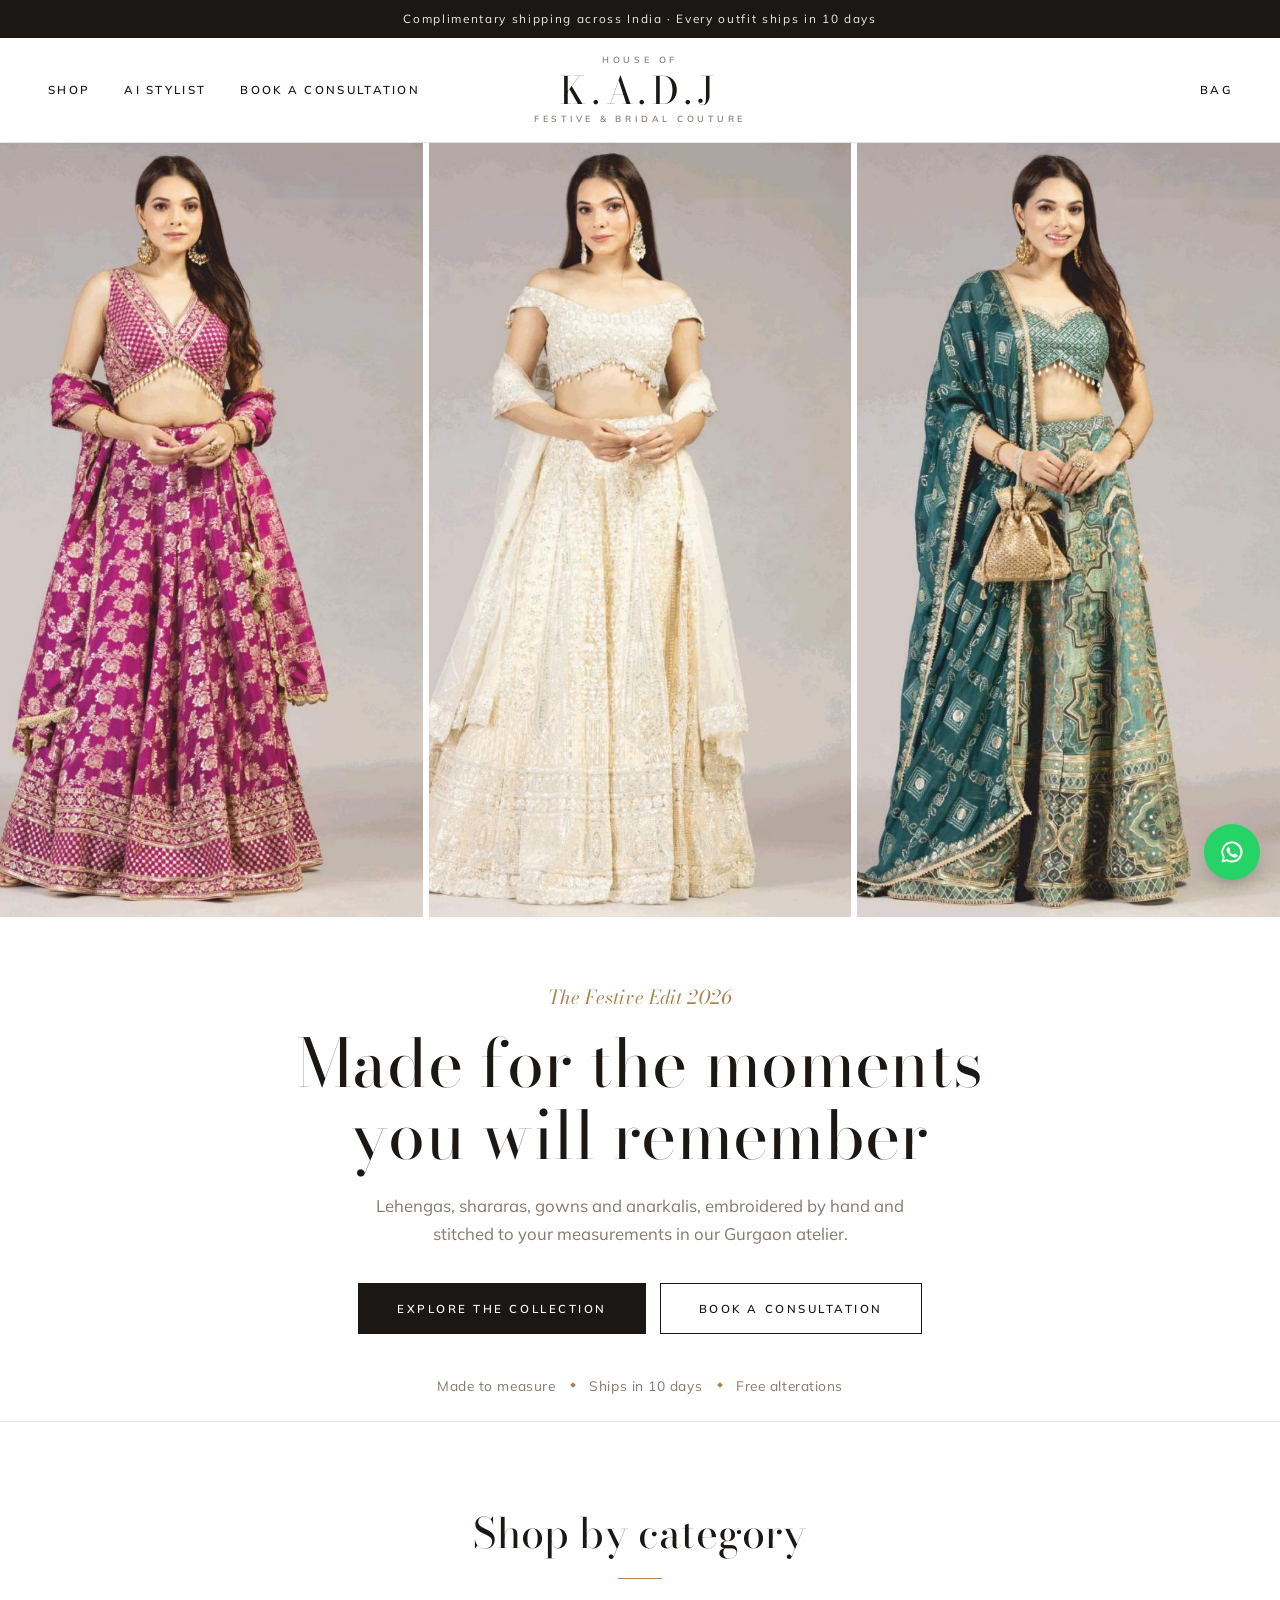
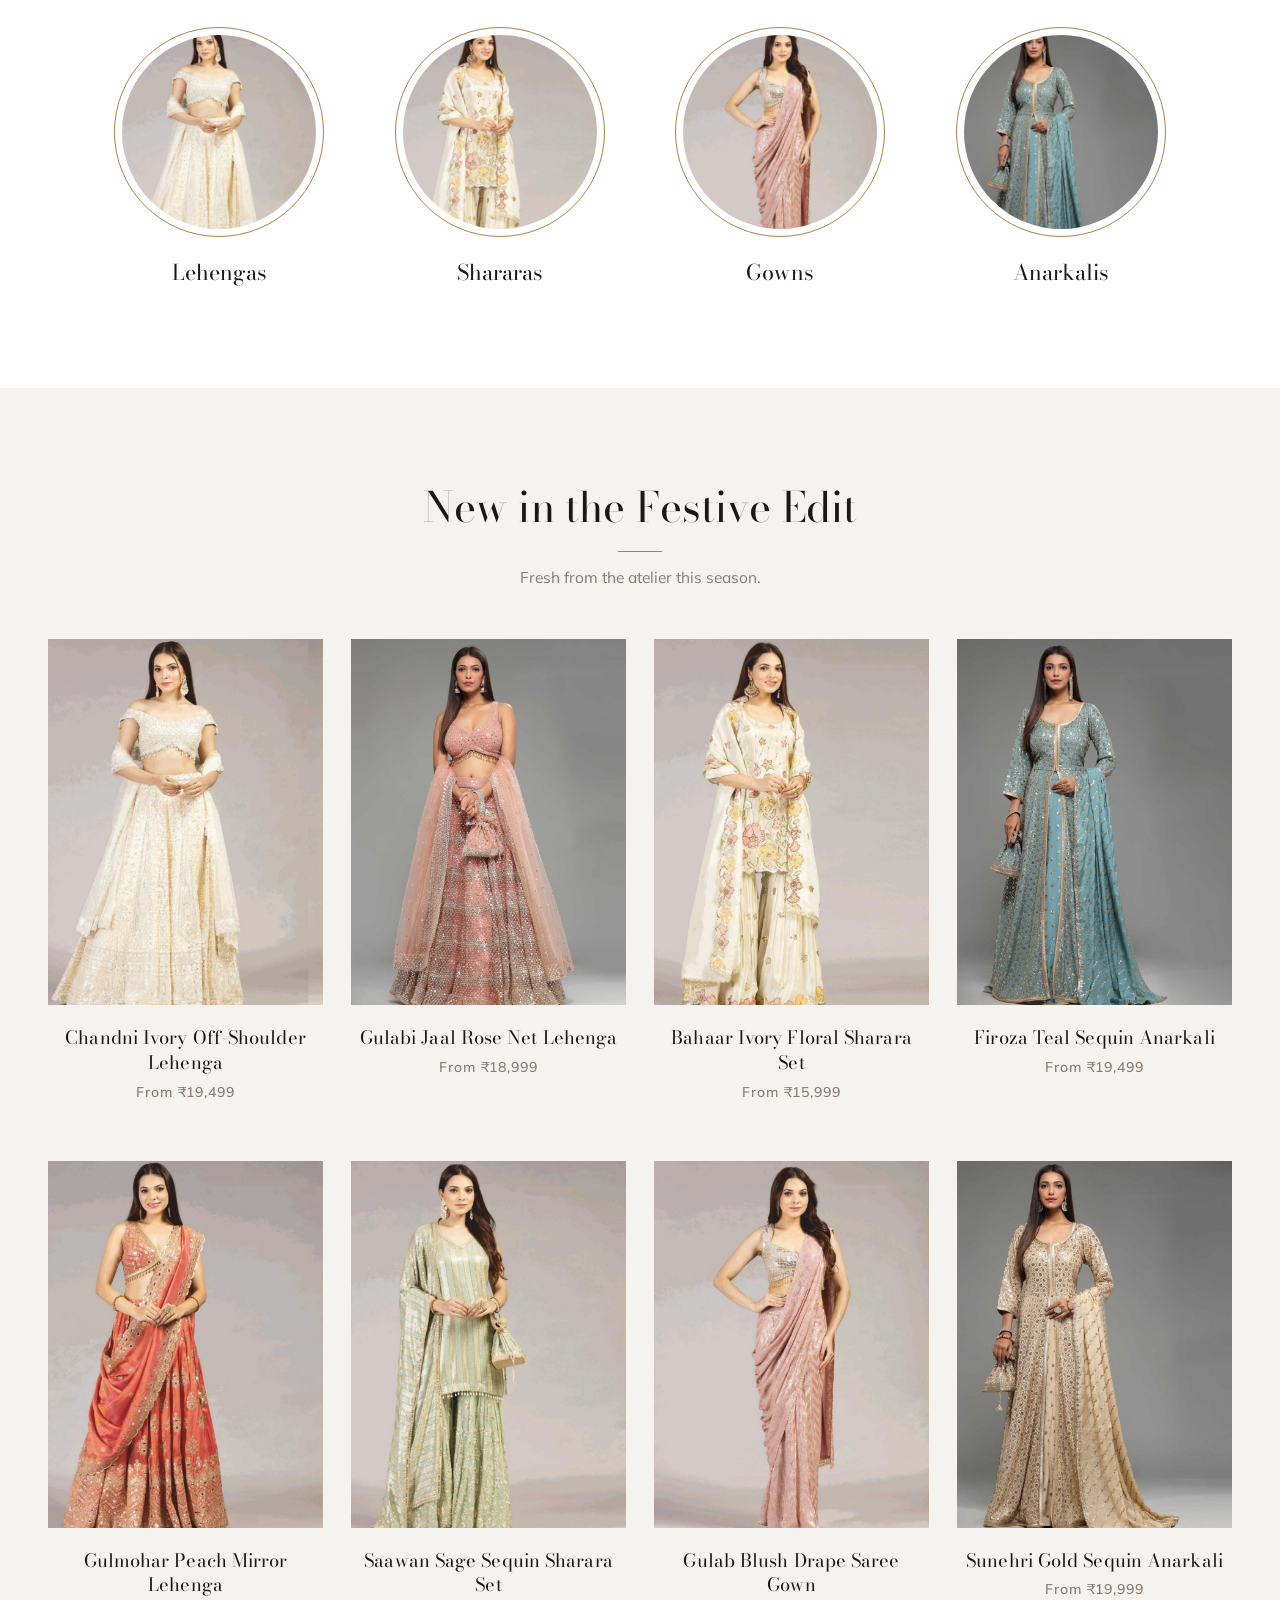
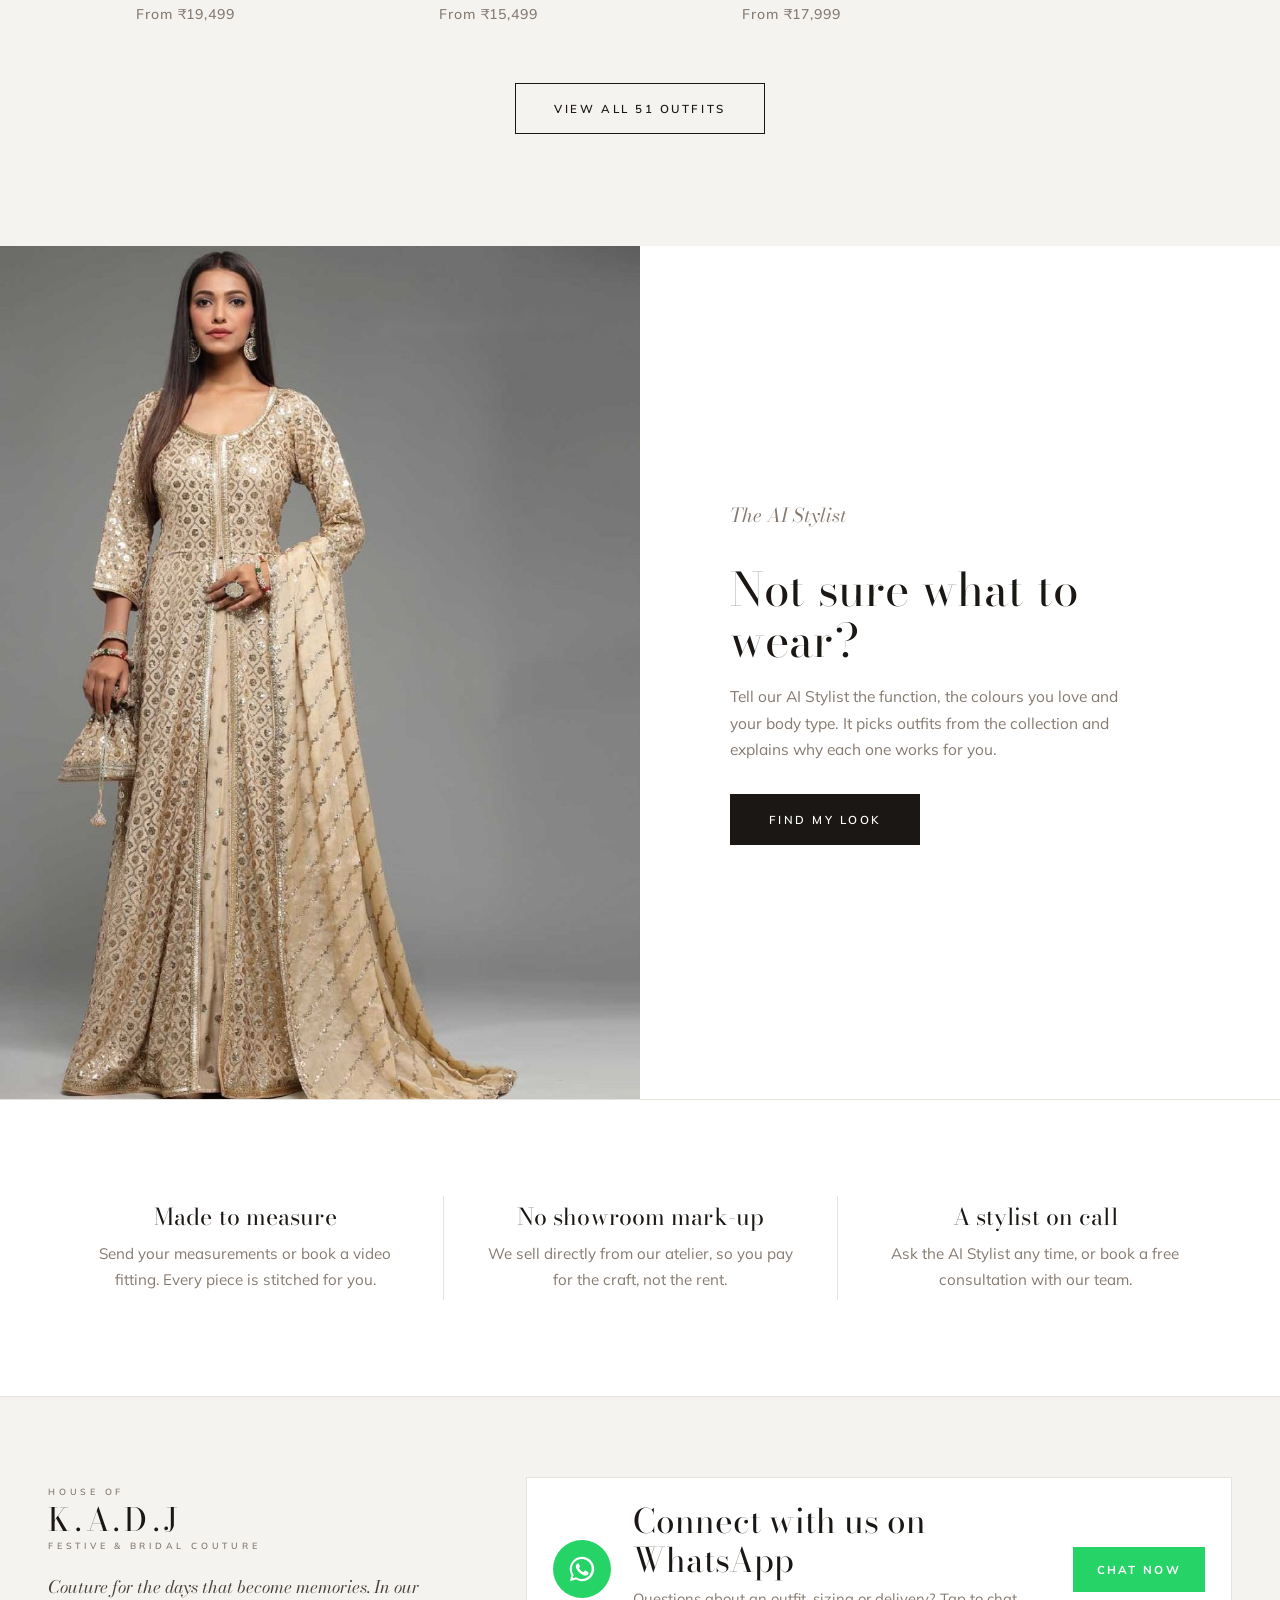
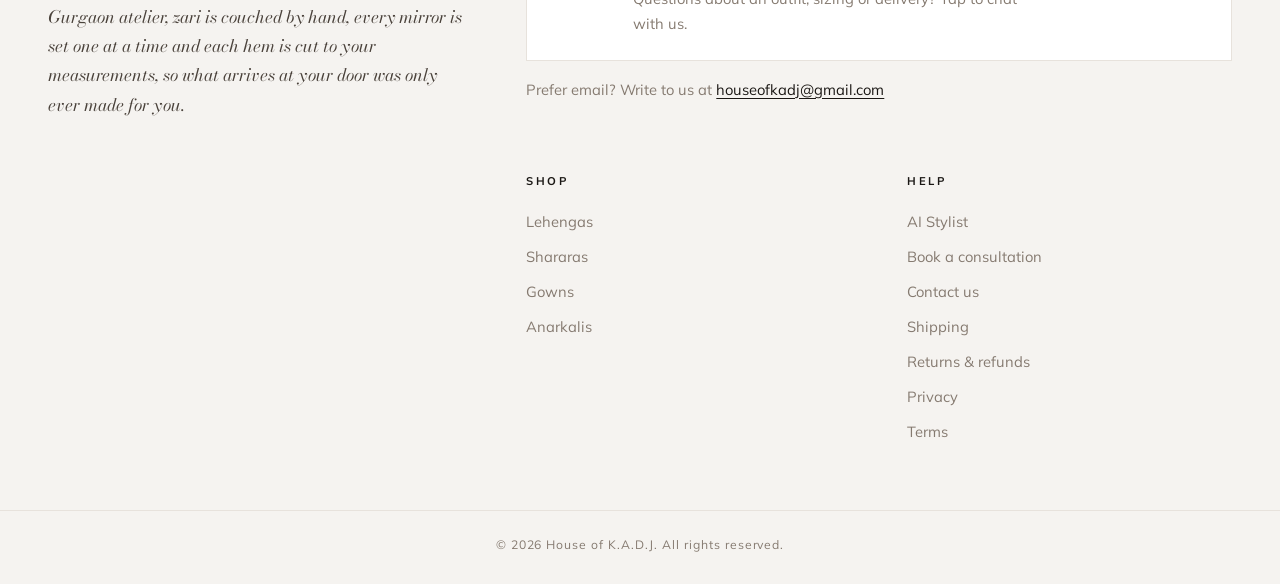
==== commit c44f1259: "Add business email houseofkadj@gmail.com Co-Authored-By: Claude Opus 5.5 <noreply@anthropic.com> Cla" ====
--- a/index.html
+++ b/index.html
@@ -1,4 +1,4 @@
-<!doctype html><html lang="en"><head><meta charset="utf-8"><meta name="viewport" content="width=device-width,initial-scale=1"><link rel="preconnect" href="https://fonts.googleapis.com"><link href="https://fonts.googleapis.com/css2?family=Bodoni+Moda:ital,opsz,wght@0,6..96,400..800;1,6..96,400..700&family=Mulish:wght@400;500;600;700&display=swap" rel="stylesheet"><link rel="stylesheet" href="assets/style.css?v=25"><link rel="icon" href="data:image/svg+xml,<svg xmlns=%22http://www.w3.org/2000/svg%22 viewBox=%220 0 100 100%22><text y=%22.9em%22 font-size=%2290%22>🪷</text></svg>"><title>House of K.A.D.J · Festive & Bridal Couture</title><meta name="description" content="Handcrafted festive and bridal lehengas, shararas, gowns and anarkalis, made to measure and shipped across India — with an AI Stylist to help you choose."><link rel="canonical" href="https://www.houseofkadj.com/"><meta property="og:type" content="website"><meta property="og:site_name" content="House of K.A.D.J"><meta property="og:title" content="House of K.A.D.J · Festive & Bridal Couture"><meta property="og:description" content="Handcrafted festive and bridal lehengas, shararas, gowns and anarkalis, made to measure and shipped across India — with an AI Stylist to help you choose."><meta property="og:url" content="https://www.houseofkadj.com/"><meta property="og:image" content="https://www.houseofkadj.com/assets/og/og-image.png"><meta property="og:image:width" content="1200"><meta property="og:image:height" content="630"><meta name="twitter:card" content="summary_large_image"><meta name="theme-color" content="#ffffff"></head>
+<!doctype html><html lang="en"><head><meta charset="utf-8"><meta name="viewport" content="width=device-width,initial-scale=1"><link rel="preconnect" href="https://fonts.googleapis.com"><link href="https://fonts.googleapis.com/css2?family=Bodoni+Moda:ital,opsz,wght@0,6..96,400..800;1,6..96,400..700&family=Mulish:wght@400;500;600;700&display=swap" rel="stylesheet"><link rel="stylesheet" href="assets/style.css?v=28"><link rel="icon" href="data:image/svg+xml,<svg xmlns=%22http://www.w3.org/2000/svg%22 viewBox=%220 0 100 100%22><text y=%22.9em%22 font-size=%2290%22>🪷</text></svg>"><title>House of K.A.D.J · Festive & Bridal Couture</title><meta name="description" content="Handcrafted festive and bridal lehengas, shararas, gowns and anarkalis, made to measure and shipped across India — with an AI Stylist to help you choose."><link rel="canonical" href="https://www.houseofkadj.com/"><meta property="og:type" content="website"><meta property="og:site_name" content="House of K.A.D.J"><meta property="og:title" content="House of K.A.D.J · Festive & Bridal Couture"><meta property="og:description" content="Handcrafted festive and bridal lehengas, shararas, gowns and anarkalis, made to measure and shipped across India — with an AI Stylist to help you choose."><meta property="og:url" content="https://www.houseofkadj.com/"><meta property="og:image" content="https://www.houseofkadj.com/assets/og/og-image.png"><meta property="og:image:width" content="1200"><meta property="og:image:height" content="630"><meta name="twitter:card" content="summary_large_image"><meta name="theme-color" content="#ffffff"></head>
 <body data-page="home">
 <section class="hero-ed">
   <div class="tri">
@@ -49,4 +49,4 @@
     <div><h3>A stylist on call</h3><p>Ask the AI Stylist any time, or book a free consultation with our team.</p></div>
   </div>
 </div></section>
-<script src="assets/products.js?v=25"></script><script src="assets/app.js?v=25"></script></body></html>
+<script src="assets/products.js?v=28"></script><script src="assets/app.js?v=28"></script></body></html>
--- a/assets/style.css
+++ b/assets/style.css
@@ -498,3 +498,5 @@
 .foot .wa-card .wa-ic{display:grid}
 .foot .wa-card .wa-txt{display:flex;color:var(--ink)}
 .foot .wa-card .wa-go{display:block;color:#fff}
+.foot .foot-mail{margin:16px 0 0;color:var(--taupe);font-size:.92rem}
+.foot .foot-mail a{display:inline;color:var(--ink);text-decoration:underline;text-underline-offset:3px;margin:0}
